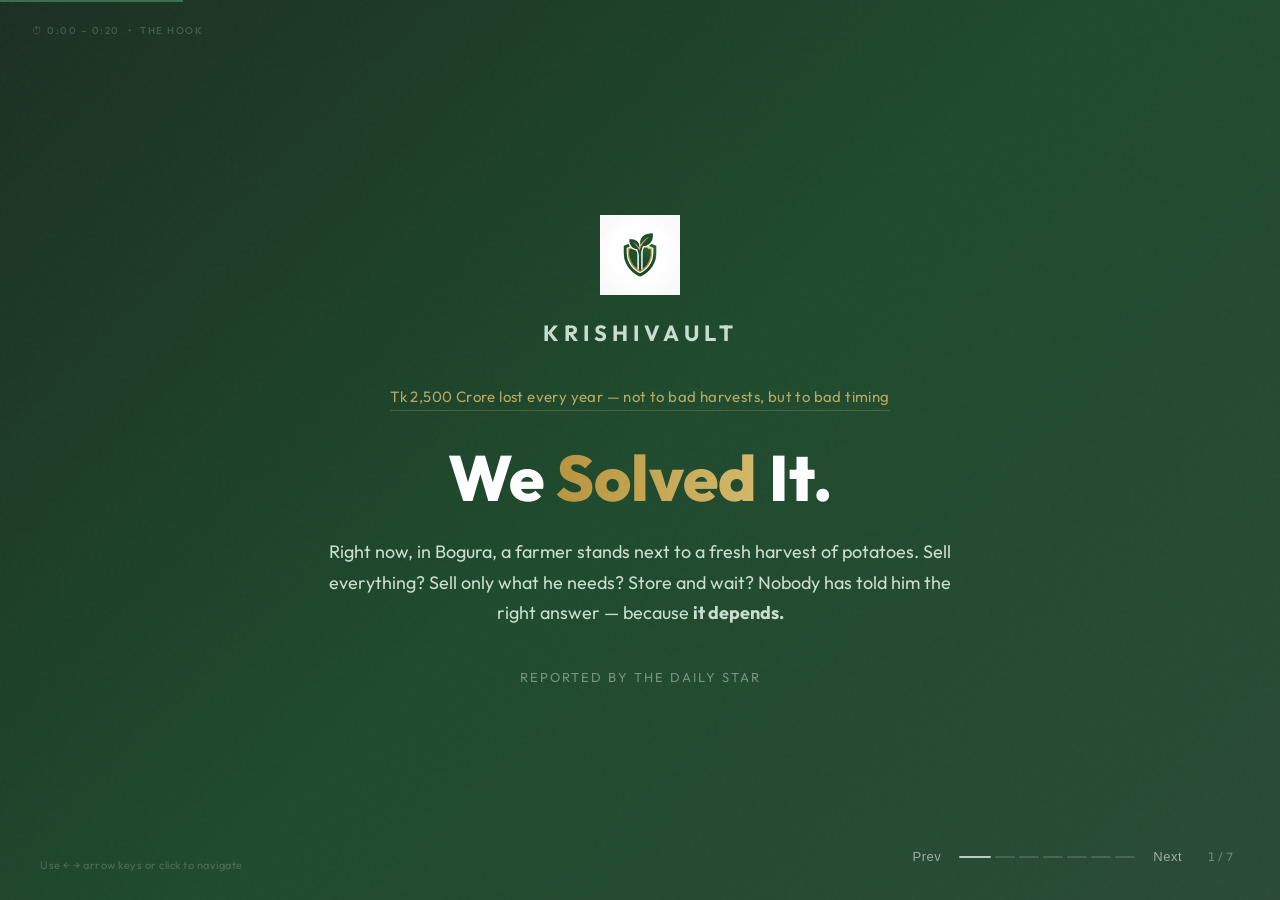
==== krishivault-pitch-deck.html @ 2f16d0c9 "Import KrishiVault: backend, data, pitch deck and slide images The project as it stood on 14 October" ====
<!DOCTYPE html>
<html lang="en">
<head>
    <meta charset="UTF-8">
    <meta name="viewport" content="width=device-width, initial-scale=1.0">
    <title>KrishiVault — A Smarter Decision for Every Harvest</title>
    <meta name="description" content="KrishiVault pitch deck: AI-powered harvest decision service for Bangladeshi potato farmers.">
    <link href="https://fonts.googleapis.com/css2?family=Outfit:wght@300;400;500;600;700;800;900&family=Noto+Sans+Bengali:wght@400;600;700&display=swap" rel="stylesheet">
    <style>
        /* ===== RESET & BASE ===== */
        *, *::before, *::after {
            margin: 0;
            padding: 0;
            box-sizing: border-box;
        }

        :root {
            --green-darkest: #1b2f21;
            --green-dark: #2a4a36;
            --green-mid: #3a7050;
            --green-light: #5e9e6e;
            --green-pale: #c8dece;
            --green-faint: #ecf3ee;
            --cream: #f7f5ef;
            --cream-dark: #ece8dc;
            --gold: #b8943e;
            --gold-light: #d4b96a;
            --red-accent: #a8392b;
            --text-dark: #1a2a1f;
            --text-body: #3d4f42;
            --text-muted: #7a8e80;
            --white: #ffffff;
            --shadow-sm: 0 1px 3px rgba(0,0,0,0.06), 0 1px 2px rgba(0,0,0,0.04);
            --shadow-md: 0 4px 16px rgba(0,0,0,0.07);
            --shadow-lg: 0 12px 40px rgba(0,0,0,0.1);
        }

        html, body {
            width: 100%;
            height: 100%;
            overflow: hidden;
            font-family: 'Outfit', sans-serif;
            background: var(--green-darkest);
            color: var(--text-dark);
        }

        /* subtle film-grain overlay on every slide for organic feel */
        .slide::after {
            content: '';
            position: absolute;
            inset: 0;
            pointer-events: none;
            z-index: 50;
            opacity: 0.025;
            background-image: url("data:image/svg+xml,%3Csvg viewBox='0 0 256 256' xmlns='http://www.w3.org/2000/svg'%3E%3Cfilter id='n'%3E%3CfeTurbulence type='fractalNoise' baseFrequency='0.85' numOctaves='4' stitchTiles='stitch'/%3E%3C/filter%3E%3Crect width='100%25' height='100%25' filter='url(%23n)'/%3E%3C/svg%3E");
        }

        /* ===== PRESENTATION CONTAINER ===== */
        .presentation {
            width: 100%;
            height: 100%;
            position: relative;
        }

        /* ===== INDIVIDUAL SLIDE ===== */
        .slide {
            position: absolute;
            top: 0;
            left: 0;
            width: 100%;
            height: 100%;
            display: flex;
            align-items: center;
            justify-content: center;
            opacity: 0;
            visibility: hidden;
            transition: opacity 0.7s cubic-bezier(0.4, 0, 0.2, 1), visibility 0.7s;
            overflow: hidden;
        }

        .slide.active {
            opacity: 1;
            visibility: visible;
        }

        .slide-inner {
            width: 100%;
            height: 100%;
            display: flex;
            align-items: center;
            padding: 60px 80px;
            position: relative;
            z-index: 2;
        }

        /* ===== SUBTLE BACKGROUND ACCENTS ===== */
        .blob {
            position: absolute;
            z-index: 1;
            opacity: 0.04;
            border-radius: 50%;
            filter: blur(80px);
        }

        .blob-1 {
            width: 600px;
            height: 600px;
            background: var(--green-mid);
            top: -200px;
            right: -200px;
        }

        .blob-2 {
            width: 400px;
            height: 400px;
            background: var(--green-dark);
            bottom: -150px;
            left: -150px;
        }

        .blob-3 {
            width: 300px;
            height: 300px;
            background: var(--gold);
            top: 40%;
            left: 50%;
            opacity: 0.03;
        }

        /* ===== LEAF DECORATIONS — hidden for clean look ===== */
        .leaf-decor {
            display: none;
        }

        /* ===== TYPOGRAPHY ===== */
        .slide-label {
            font-size: 11px;
            font-weight: 600;
            letter-spacing: 3px;
            text-transform: uppercase;
            color: var(--text-muted);
            margin-bottom: 18px;
            opacity: 0;
            transform: translateY(20px);
            transition: all 0.6s ease 0.2s;
        }

        .slide.active .slide-label {
            opacity: 1;
            transform: translateY(0);
        }

        .slide-title {
            font-size: clamp(36px, 4.5vw, 62px);
            font-weight: 800;
            line-height: 1.1;
            color: var(--green-darkest);
            margin-bottom: 24px;
            opacity: 0;
            transform: translateY(30px);
            transition: all 0.7s ease 0.3s;
        }

        .slide.active .slide-title {
            opacity: 1;
            transform: translateY(0);
        }

        .slide-title .highlight {
            color: var(--green-mid);
            position: relative;
        }

        .slide-title .highlight-gold {
            color: var(--gold);
        }

        .slide-title .highlight-red {
            color: var(--red-accent);
        }

        .slide-text {
            font-size: clamp(16px, 1.4vw, 20px);
            font-weight: 400;
            line-height: 1.7;
            color: var(--text-body);
            max-width: 560px;
            opacity: 0;
            transform: translateY(25px);
            transition: all 0.7s ease 0.5s;
        }

        .slide.active .slide-text {
            opacity: 1;
            transform: translateY(0);
        }

        .bangla-quote {
            font-family: 'Noto Sans Bengali', sans-serif;
            font-size: 16px;
            color: var(--green-dark);
            background: transparent;
            border-left: 2px solid var(--green-mid);
            padding: 12px 0 12px 20px;
            border-radius: 0;
            margin-top: 24px;
            font-style: normal;
            line-height: 1.7;
        }

        /* ===== IMAGE CONTAINERS ===== */
        .slide-image-container {
            position: relative;
            opacity: 0;
            transform: translateX(40px);
            transition: all 0.8s ease 0.4s;
        }

        .slide.active .slide-image-container {
            opacity: 1;
            transform: translateX(0);
        }

        .image-frame {
            position: relative;
            overflow: hidden;
        }

        .image-frame.organic {
            border-radius: 8px;
            width: 440px;
            height: 380px;
        }

        .image-frame.organic-tall {
            border-radius: 8px;
            width: 360px;
            height: 460px;
        }

        .image-frame.rounded {
            border-radius: 8px;
            width: 500px;
            height: 350px;
        }

        .image-frame.circle-cut {
            border-radius: 8px;
            width: 400px;
            height: 400px;
        }

        .image-frame img {
            width: 100%;
            height: 100%;
            object-fit: cover;
            display: block;
        }

        .image-ring {
            position: absolute;
            border: 1px solid rgba(58, 112, 80, 0.15);
            border-radius: inherit;
            top: -8px;
            left: -8px;
            right: -8px;
            bottom: -8px;
            opacity: 1;
        }

        .image-ring-2 {
            display: none;
        }

        /* ===== SLIDE BACKGROUNDS ===== */
        .bg-cream { background: var(--cream); }
        .bg-green-faint { background: var(--green-faint); }
        .bg-green-dark { background: var(--green-darkest); }
        .bg-cream-dark { background: var(--cream-dark); }

        .bg-gradient-1 {
            background: linear-gradient(135deg, var(--cream) 0%, var(--green-faint) 60%, var(--green-pale) 100%);
        }

        .bg-gradient-2 {
            background: linear-gradient(160deg, var(--green-faint) 0%, var(--cream) 50%, var(--cream-dark) 100%);
        }

        .bg-gradient-dark {
            background: linear-gradient(135deg, var(--green-darkest) 0%, #1e4a2d 50%, var(--green-dark) 100%);
        }

        /* ===== SLIDE-SPECIFIC LAYOUTS ===== */

        /* --- SLIDE 1: Title / Hook --- */
        .slide-1 .slide-inner {
            flex-direction: column;
            justify-content: center;
            align-items: center;
            text-align: center;
            padding: 60px;
        }

        .slide-1 .logo-container {
            margin-bottom: 20px;
            opacity: 0;
            transform: scale(0.8);
            transition: all 0.8s ease 0.1s;
        }

        .slide-1.active .logo-container {
            opacity: 1;
            transform: scale(1);
        }

        .slide-1 .logo-container img {
            width: 80px;
            height: 80px;
            object-fit: contain;
        }

        .slide-1 .brand-name {
            font-size: 22px;
            font-weight: 700;
            color: var(--green-pale);
            letter-spacing: 5px;
            text-transform: uppercase;
            margin-bottom: 40px;
            opacity: 0;
            transform: translateY(20px);
            transition: all 0.7s ease 0.3s;
        }

        .slide-1.active .brand-name {
            opacity: 1;
            transform: translateY(0);
        }

        .slide-1 .slide-title {
            color: var(--white);
            max-width: 900px;
            font-size: clamp(40px, 5vw, 72px);
        }

        .slide-1 .slide-title .highlight-gold {
            background: linear-gradient(90deg, var(--gold), var(--gold-light));
            -webkit-background-clip: text;
            -webkit-text-fill-color: transparent;
            background-clip: text;
        }

        .slide-1 .slide-text {
            color: var(--green-pale);
            max-width: 650px;
            text-align: center;
            font-size: 18px;
        }

        .slide-1 .stat-badge {
            display: inline-flex;
            align-items: baseline;
            gap: 12px;
            margin-bottom: 32px;
            opacity: 0;
            transform: translateY(20px);
            transition: all 0.6s ease 0.5s;
        }

        .slide-1.active .stat-badge {
            opacity: 1;
            transform: translateY(0);
        }

        .stat-badge .stat-icon {
            display: none;
        }

        .stat-badge .stat-text {
            font-size: 15px;
            font-weight: 400;
            color: rgba(212, 185, 106, 0.85);
            letter-spacing: 0.4px;
            border-bottom: 1px solid rgba(212, 185, 106, 0.25);
            padding-bottom: 4px;
        }

        .slide-1 .tagline {
            font-size: 13px;
            color: rgba(200, 222, 206, 0.5);
            margin-top: 40px;
            font-weight: 400;
            letter-spacing: 2px;
            text-transform: uppercase;
            opacity: 0;
            transition: all 0.6s ease 0.8s;
        }

        .slide-1.active .tagline {
            opacity: 1;
        }

        /* --- SLIDE 2: The Problem / Farmer's Dilemma --- */
        .slide-2 .slide-inner {
            display: grid;
            grid-template-columns: 1fr 1fr;
            gap: 80px;
            align-items: center;
        }

        .slide-2 .content {
            display: flex;
            flex-direction: column;
        }

        .dilemma-list {
            list-style: none;
            margin-top: 28px;
            display: flex;
            flex-direction: column;
            gap: 14px;
            opacity: 0;
            transform: translateY(20px);
            transition: all 0.7s ease 0.6s;
        }

        .slide.active .dilemma-list {
            opacity: 1;
            transform: translateY(0);
        }

        .dilemma-list li {
            display: flex;
            align-items: flex-start;
            gap: 14px;
            font-size: 15px;
            color: var(--text-body);
            padding: 14px 0;
            background: transparent;
            border-bottom: 1px solid rgba(61, 112, 80, 0.1);
            line-height: 1.5;
        }

        .dilemma-list li:last-child {
            border-bottom: none;
        }

        .dilemma-list li .icon {
            font-size: 14px;
            flex-shrink: 0;
            width: 28px;
            height: 28px;
            display: flex;
            align-items: center;
            justify-content: center;
            background: var(--green-faint);
            border-radius: 6px;
            margin-top: 1px;
        }

        /* --- SLIDE 3: What is KrishiVault --- */
        .slide-3 .slide-inner {
            display: grid;
            grid-template-columns: 1.1fr 0.9fr;
            gap: 60px;
            align-items: center;
        }

        .feature-pills {
            display: flex;
            flex-wrap: wrap;
            gap: 10px;
            margin-top: 24px;
            opacity: 0;
            transform: translateY(20px);
            transition: all 0.7s ease 0.7s;
        }

        .slide.active .feature-pills {
            opacity: 1;
            transform: translateY(0);
        }

        .pill {
            display: inline-flex;
            align-items: center;
            gap: 6px;
            padding: 6px 14px;
            border-radius: 4px;
            font-size: 13px;
            font-weight: 500;
            background: transparent;
            color: var(--green-dark);
            border: 1px solid rgba(61, 112, 80, 0.2);
            letter-spacing: 0.3px;
        }

        .pill .pill-icon {
            font-size: 13px;
        }

        /* --- SLIDE 4: Decision Engine --- */
        .slide-4 .slide-inner {
            flex-direction: column;
            justify-content: center;
            gap: 40px;
            padding: 60px 80px;
        }

        .slide-4 .top-section {
            text-align: center;
            opacity: 0;
            transform: translateY(20px);
            transition: all 0.7s ease 0.2s;
        }

        .slide-4.active .top-section {
            opacity: 1;
            transform: translateY(0);
        }

        .slide-4 .slide-title {
            margin-bottom: 8px;
        }

        .decision-grid {
            display: grid;
            grid-template-columns: repeat(4, 1fr);
            gap: 20px;
            width: 100%;
            max-width: 1100px;
        }

        .decision-card {
            background: var(--white);
            border-radius: 6px;
            padding: 32px 26px 28px;
            text-align: left;
            box-shadow: none;
            border: 1px solid rgba(61, 112, 80, 0.12);
            position: relative;
            overflow: hidden;
            opacity: 0;
            transform: translateY(30px);
            transition: all 0.6s ease;
        }

        .decision-card:hover {
            border-color: rgba(61, 112, 80, 0.3);
            box-shadow: var(--shadow-sm);
        }

        .slide-4.active .decision-card:nth-child(1) { transition-delay: 0.3s; opacity: 1; transform: translateY(0); }
        .slide-4.active .decision-card:nth-child(2) { transition-delay: 0.45s; opacity: 1; transform: translateY(0); }
        .slide-4.active .decision-card:nth-child(3) { transition-delay: 0.6s; opacity: 1; transform: translateY(0); }
        .slide-4.active .decision-card:nth-child(4) { transition-delay: 0.75s; opacity: 1; transform: translateY(0); }

        .decision-card::before {
            content: '';
            position: absolute;
            top: 0;
            left: 0;
            width: 0;
            height: 0;
        }

        .decision-icon {
            width: auto;
            height: auto;
            border-radius: 0;
            display: block;
            margin: 0 0 20px;
            font-size: 32px;
            font-weight: 800;
            font-family: 'Outfit', sans-serif;
            line-height: 1;
        }

        .decision-card:nth-child(1) .decision-icon { color: var(--green-mid); }
        .decision-card:nth-child(2) .decision-icon { color: var(--gold); }
        .decision-card:nth-child(3) .decision-icon { color: #5a6f8c; }
        .decision-card:nth-child(4) .decision-icon { color: #c07a3a; }

        .decision-card h3 {
            font-size: 16px;
            font-weight: 700;
            color: var(--green-darkest);
            margin-bottom: 8px;
            letter-spacing: -0.2px;
        }

        .decision-card p {
            font-size: 13.5px;
            color: var(--text-muted);
            line-height: 1.65;
        }

        /* --- SLIDE 5: Group Selling + Price Calc --- */
        .slide-5 .slide-inner {
            display: grid;
            grid-template-columns: 1fr 1fr;
            gap: 80px;
            align-items: center;
        }

        .calc-box {
            background: var(--white);
            border-radius: 4px;
            padding: 28px 30px;
            box-shadow: none;
            margin-top: 28px;
            border: 1px solid rgba(61, 112, 80, 0.12);
            opacity: 0;
            transform: translateY(20px);
            transition: all 0.7s ease 0.7s;
        }

        .slide.active .calc-box {
            opacity: 1;
            transform: translateY(0);
        }

        .calc-box .calc-title {
            font-size: 11px;
            font-weight: 700;
            color: var(--text-muted);
            margin-bottom: 20px;
            text-transform: uppercase;
            letter-spacing: 2.5px;
        }

        .calc-row {
            display: flex;
            justify-content: space-between;
            align-items: center;
            padding: 9px 0;
            border-bottom: 1px solid rgba(61, 112, 80, 0.06);
            font-size: 14px;
        }

        .calc-row:last-child {
            border-bottom: none;
            font-weight: 700;
            color: var(--green-darkest);
            font-size: 15px;
            padding-top: 16px;
            margin-top: 4px;
            border-top: 2px solid var(--green-darkest);
        }

        .calc-row .label {
            color: var(--text-muted);
            font-size: 13px;
        }

        .calc-row .value {
            font-weight: 600;
            color: var(--text-dark);
            font-variant-numeric: tabular-nums;
        }

        .calc-row .value.green {
            color: var(--green-mid);
        }

        .calc-row .value.gold {
            color: var(--gold);
        }

        /* --- SLIDE 6: Game Changer --- */
        .slide-6 .slide-inner {
            display: grid;
            grid-template-columns: 1fr 1fr;
            gap: 60px;
            align-items: center;
        }

        .feature-block {
            display: flex;
            gap: 18px;
            margin-top: 18px;
            padding: 22px 0;
            background: transparent;
            border-radius: 0;
            border: none;
            border-bottom: 1px solid rgba(61, 112, 80, 0.1);
            opacity: 0;
            transform: translateX(-20px);
            transition: all 0.6s ease;
        }

        .feature-block:last-child {
            border-bottom: none;
        }

        .slide.active .feature-block:nth-child(1) { transition-delay: 0.4s; opacity: 1; transform: translateX(0); }
        .slide.active .feature-block:nth-child(2) { transition-delay: 0.55s; opacity: 1; transform: translateX(0); }
        .slide.active .feature-block:nth-child(3) { transition-delay: 0.7s; opacity: 1; transform: translateX(0); }

        .feature-block .fb-icon {
            width: 36px;
            height: 36px;
            border-radius: 4px;
            display: flex;
            align-items: center;
            justify-content: center;
            font-size: 18px;
            flex-shrink: 0;
            background: var(--green-faint);
            margin-top: 2px;
        }

        .feature-block .fb-content h4 {
            font-size: 15px;
            font-weight: 700;
            color: var(--green-darkest);
            margin-bottom: 6px;
            letter-spacing: -0.2px;
        }

        .feature-block .fb-content p {
            font-size: 13px;
            color: var(--text-muted);
            line-height: 1.6;
        }

        /* --- SLIDE 7: Close --- */
        .slide-7 .slide-inner {
            flex-direction: column;
            justify-content: center;
            align-items: center;
            text-align: center;
            position: relative;
        }

        .slide-7 .bg-image {
            position: absolute;
            top: 0;
            left: 0;
            width: 100%;
            height: 100%;
            z-index: 0;
        }

        .slide-7 .bg-image img {
            width: 100%;
            height: 100%;
            object-fit: cover;
            filter: brightness(0.35);
        }

        .slide-7 .slide-inner {
            z-index: 2;
        }

        .slide-7 .logo-container {
            margin-bottom: 16px;
            opacity: 0;
            transform: scale(0.8);
            transition: all 0.8s ease 0.2s;
        }

        .slide-7.active .logo-container {
            opacity: 1;
            transform: scale(1);
        }

        .slide-7 .logo-container img {
            width: 90px;
            height: 90px;
            object-fit: contain;
        }

        .slide-7 .slide-title {
            color: var(--white);
            max-width: 800px;
            font-size: clamp(36px, 4.5vw, 58px);
        }

        .slide-7 .slide-text {
            color: var(--green-pale);
            max-width: 600px;
            text-align: center;
        }

        .slide-7 .closing-tagline {
            font-size: clamp(18px, 2vw, 26px);
            font-weight: 600;
            color: var(--gold-light);
            margin-top: 32px;
            opacity: 0;
            transform: translateY(20px);
            transition: all 0.7s ease 0.7s;
            letter-spacing: 1px;
        }

        .slide-7.active .closing-tagline {
            opacity: 1;
            transform: translateY(0);
        }

        .slide-7 .pilot-badge {
            display: inline-flex;
            align-items: center;
            gap: 10px;
            background: transparent;
            border: none;
            border-top: 1px solid rgba(200, 222, 206, 0.15);
            border-radius: 0;
            padding: 18px 0 0;
            margin-top: 28px;
            opacity: 0;
            transition: all 0.6s ease 0.9s;
        }

        .slide-7.active .pilot-badge {
            opacity: 1;
        }

        .pilot-badge span {
            color: rgba(200, 222, 206, 0.5);
            font-size: 12px;
            font-weight: 400;
            letter-spacing: 1.5px;
            text-transform: uppercase;
        }

        /* ===== NAVIGATION ===== */
        .nav-controls {
            position: fixed;
            bottom: 28px;
            right: 40px;
            left: auto;
            transform: none;
            display: flex;
            align-items: center;
            gap: 6px;
            z-index: 100;
            background: transparent;
            backdrop-filter: none;
            padding: 0;
            border-radius: 0;
            box-shadow: none;
            border: none;
        }

        .nav-btn {
            width: auto;
            height: auto;
            border-radius: 0;
            border: none;
            background: transparent;
            color: rgba(255,255,255,0.55);
            font-size: 13px;
            font-weight: 500;
            cursor: pointer;
            display: flex;
            align-items: center;
            justify-content: center;
            transition: color 0.2s ease;
            padding: 8px 12px;
            letter-spacing: 0.5px;
        }

        .nav-btn:hover {
            color: rgba(255,255,255,0.9);
            background: transparent;
            transform: none;
        }

        .nav-btn:active {
            transform: none;
            opacity: 0.7;
        }

        .slide-dots {
            display: flex;
            gap: 4px;
            align-items: center;
        }

        .dot {
            width: 20px;
            height: 2px;
            border-radius: 1px;
            background: rgba(255,255,255,0.15);
            cursor: pointer;
            transition: all 0.35s ease;
        }

        .dot.active {
            background: rgba(255,255,255,0.7);
            width: 32px;
            border-radius: 1px;
        }

        .dot:hover {
            background: rgba(255,255,255,0.4);
        }

        .slide-counter {
            font-size: 12px;
            color: rgba(255,255,255,0.35);
            font-weight: 400;
            min-width: 40px;
            text-align: center;
            font-variant-numeric: tabular-nums;
        }

        /* ===== SLIDE TIMESTAMP BADGE ===== */
        .timestamp-badge {
            position: absolute;
            top: 24px;
            left: 32px;
            display: flex;
            align-items: center;
            gap: 8px;
            background: transparent;
            padding: 0;
            border-radius: 0;
            z-index: 10;
            opacity: 0;
            transition: all 0.5s ease 0.8s;
        }

        .slide.active .timestamp-badge {
            opacity: 0.4;
        }

        .timestamp-badge span {
            font-size: 10px;
            font-weight: 500;
            color: var(--green-dark);
            letter-spacing: 1.5px;
            text-transform: uppercase;
        }

        .dark-timestamp .timestamp-badge {
            background: transparent;
        }

        .dark-timestamp .timestamp-badge span {
            color: rgba(200, 222, 206, 0.6);
        }

        /* ===== PROGRESS BAR ===== */
        .progress-bar {
            position: fixed;
            top: 0;
            left: 0;
            height: 2px;
            background: var(--green-mid);
            z-index: 200;
            transition: width 0.6s ease;
        }

        /* ===== KEYBOARD HINT ===== */
        .keyboard-hint {
            position: fixed;
            bottom: 28px;
            left: 40px;
            transform: none;
            font-size: 11px;
            color: rgba(255,255,255,0.2);
            z-index: 100;
            pointer-events: none;
            transition: opacity 2s ease;
            letter-spacing: 0.5px;
        }

        /* ===== RESPONSIVE ===== */
        @media (max-width: 1100px) {
            .slide-inner {
                padding: 40px 50px;
            }

            .slide-2 .slide-inner,
            .slide-3 .slide-inner,
            .slide-5 .slide-inner,
            .slide-6 .slide-inner {
                grid-template-columns: 1fr;
                gap: 30px;
            }

            .image-frame.organic,
            .image-frame.organic-tall,
            .image-frame.rounded,
            .image-frame.circle-cut {
                width: 300px;
                height: 250px;
                margin: 0 auto;
            }

            .decision-grid {
                grid-template-columns: repeat(2, 1fr);
                gap: 16px;
            }
        }

        @media (max-width: 768px) {
            .slide-inner {
                padding: 30px 24px;
            }

            .decision-grid {
                grid-template-columns: 1fr;
            }

            .nav-controls {
                padding: 10px 20px;
                bottom: 20px;
            }
        }
    </style>
</head>
<body>
    <div class="progress-bar" id="progressBar"></div>

    <div class="presentation" id="presentation">

        <!-- ====== SLIDE 1: THE HOOK (0:00–0:20) ====== -->
        <div class="slide slide-1 bg-gradient-dark active dark-timestamp" data-timestamp="0:00 – 0:20">
            <div class="blob blob-1" style="background: rgba(106,175,123,0.12);"></div>
            <div class="blob blob-2" style="background: rgba(200,164,78,0.08);"></div>

            <div class="timestamp-badge">
                <span>⏱ 0:00 – 0:20</span>
                <span>•</span>
                <span>THE HOOK</span>
            </div>

            <div class="slide-inner">
                <div class="logo-container">
                    <img src="krishivault_logo_1790707307144.jpg" alt="KrishiVault Logo">
                </div>
                <div class="brand-name">KrishiVault</div>

                <div class="stat-badge">
                    <span class="stat-icon">📉</span>
                    <span class="stat-text">Tk 2,500 Crore lost every year — not to bad harvests, but to bad timing</span>
                </div>

                <h1 class="slide-title">
                    We <span class="highlight-gold">Solved</span> It.
                </h1>

                <p class="slide-text">
                    Right now, in Bogura, a farmer stands next to a fresh harvest of potatoes. Sell everything? Sell only what he needs? Store and wait? Nobody has told him the right answer — because <strong>it depends.</strong>
                </p>

                <div class="tagline">Reported by The Daily Star</div>
            </div>
        </div>

        <!-- ====== SLIDE 2: THE PROBLEM — Farmer's Dilemma (0:20–0:30) ====== -->
        <div class="slide slide-2 bg-gradient-1" data-timestamp="0:20 – 0:30">
            <div class="blob blob-1"></div>
            <div class="blob blob-2"></div>

            <div class="leaf-decor leaf-top-right">
                <svg width="80" height="80" viewBox="0 0 100 100"><path d="M10 90 C10 40 50 10 90 10 C90 10 70 30 60 50 C50 70 30 90 10 90Z"/></svg>
            </div>
            <div class="leaf-decor leaf-bottom-left">
                <svg width="60" height="60" viewBox="0 0 100 100"><path d="M10 90 C10 40 50 10 90 10 C90 10 70 30 60 50 C50 70 30 90 10 90Z"/></svg>
            </div>

            <div class="timestamp-badge">
                <span>⏱ 0:20 – 0:30</span>
                <span>•</span>
                <span>THE DILEMMA</span>
            </div>

            <div class="slide-inner">
                <div class="content">
                    <span class="slide-label">The Farmer's Dilemma</span>
                    <h2 class="slide-title">
                        Nobody told him the <span class="highlight-red">right answer</span>
                    </h2>
                    <p class="slide-text">
                        Because the right answer depends on price, storage cost, spoilage risk, available buyers, weather, and most importantly — <strong>when he needs the money.</strong>
                    </p>
                    <ul class="dilemma-list">
                        <li><span class="icon">💰</span> Price volatility & market timing</li>
                        <li><span class="icon">🏪</span> Storage costs & cold chain access</li>
                        <li><span class="icon">🥔</span> Spoilage risk & quality degradation</li>
                        <li><span class="icon">🤝</span> Limited buyer access for smallholders</li>
                        <li><span class="icon">📅</span> Urgent cash needs vs. optimal timing</li>
                    </ul>
                </div>

                <div class="slide-image-container">
                    <div class="image-frame organic">
                        <img src="slide1_hook_farmer_1790707212560.jpg" alt="Bangladeshi farmer with potato harvest">
                        <div class="image-ring"></div>
                        <div class="image-ring image-ring-2"></div>
                    </div>
                </div>
            </div>
        </div>

        <!-- ====== SLIDE 3: WHAT IS KRISHIVAULT (0:30–1:05) ====== -->
        <div class="slide slide-3 bg-gradient-2" data-timestamp="0:30 – 1:05">
            <div class="blob blob-1"></div>
            <div class="blob blob-3"></div>

            <div class="leaf-decor leaf-top-right">
                <svg width="70" height="70" viewBox="0 0 100 100"><path d="M10 90 C10 40 50 10 90 10 C90 10 70 30 60 50 C50 70 30 90 10 90Z"/></svg>
            </div>

            <div class="timestamp-badge">
                <span>⏱ 0:30 – 1:05</span>
                <span>•</span>
                <span>THE SOLUTION</span>
            </div>

            <div class="slide-inner">
                <div class="content">
                    <span class="slide-label">The Solution</span>
                    <h2 class="slide-title">
                        <span class="highlight">KrishiVault</span> — AI-Powered Harvest Decisions
                    </h2>
                    <p class="slide-text">
                        An AI-powered harvest decision service accessible through an <strong>ordinary phone call.</strong> No smartphone. No app. No internet.
                    </p>
                    <p class="slide-text" style="margin-top: 16px;">
                        A farmer simply speaks in Bangla. KrishiVault asks about their harvest, location, available buyers, storage, and how much money they need — and by when.
                    </p>

                    <div class="bangla-quote" style="opacity: 0; transform: translateY(20px); transition: all 0.7s ease 0.6s;">
                        "আমার ২০ মণ আলু আছে। তিন দিনের মধ্যে ৮ হাজার টাকা দরকার।"
                    </div>

                    <div class="feature-pills">
                        <span class="pill"><span class="pill-icon">📞</span> Simple Phone Call</span>
                        <span class="pill"><span class="pill-icon">🗣️</span> Bangla Conversation</span>
                        <span class="pill"><span class="pill-icon">🤖</span> AI-Powered</span>
                        <span class="pill"><span class="pill-icon">📱</span> No Smartphone Needed</span>
                    </div>
                </div>

                <div class="slide-image-container">
                    <div class="image-frame organic-tall">
                        <img src="slide3_phone_farmer_1790707227402.jpg" alt="Farmer using phone">
                        <div class="image-ring"></div>
                    </div>
                </div>
            </div>
        </div>

        <!-- ====== SLIDE 4: THE DECISION ENGINE (1:05–1:30) ====== -->
        <div class="slide slide-4 bg-cream" data-timestamp="1:05 – 1:30">
            <div class="blob blob-1"></div>
            <div class="blob blob-2"></div>

            <div class="timestamp-badge">
                <span>⏱ 1:05 – 1:30</span>
                <span>•</span>
                <span>THE DECISION ENGINE</span>
            </div>

            <div class="slide-inner">
                <div class="top-section">
                    <span class="slide-label" style="display: block;">How It Works</span>
                    <h2 class="slide-title" style="font-size: clamp(32px, 3.5vw, 50px);">
                        Four Choices. <span class="highlight">One Smart Decision.</span>
                    </h2>
                    <p class="slide-text" style="max-width: 700px; margin: 0 auto;">
                        KrishiVault compares every option and calculates what each actually means for the farmer — in real taka, after real costs.
                    </p>
                </div>

                <div class="decision-grid">
                    <div class="decision-card">
                        <div class="decision-icon">01</div>
                        <h3>Sell Now</h3>
                        <p>Identify available offers that meet the payment deadline and provide worthwhile proceeds after costs.</p>
                    </div>
                    <div class="decision-card">
                        <div class="decision-icon">02</div>
                        <h3>Sell Part Now</h3>
                        <p>Calculate whether selling a portion covers urgent expenses while preserving options for the remaining crop.</p>
                    </div>
                    <div class="decision-card">
                        <div class="decision-icon">03</div>
                        <h3>Store & Review</h3>
                        <p>Assess whether waiting justifies storage charges, deterioration, and price uncertainty. Calculate the break-even price.</p>
                    </div>
                    <div class="decision-card">
                        <div class="decision-icon">04</div>
                        <h3>Group Sell</h3>
                        <p>Combine harvests with nearby farmers to meet buyer minimums — unlocking larger buyers and better prices.</p>
                    </div>
                </div>
            </div>
        </div>

        <!-- ====== SLIDE 5: GROUP SELLING + PRICE CALC (1:05–1:30 continued) ====== -->
        <div class="slide slide-5 bg-gradient-1" data-timestamp="1:05 – 1:30">
            <div class="blob blob-1"></div>
            <div class="blob blob-2"></div>

            <div class="leaf-decor leaf-bottom-left">
                <svg width="70" height="70" viewBox="0 0 100 100"><path d="M10 90 C10 40 50 10 90 10 C90 10 70 30 60 50 C50 70 30 90 10 90Z"/></svg>
            </div>

            <div class="timestamp-badge">
                <span>⏱ 1:05 – 1:30</span>
                <span>•</span>
                <span>GROUP SELLING & PRICE INTELLIGENCE</span>
            </div>

            <div class="slide-inner">
                <div class="content">
                    <span class="slide-label">Price Intelligence</span>
                    <h2 class="slide-title">
                        Not just <span class="highlight">"prices might go up"</span> — but what it <em>actually means</em>
                    </h2>
                    <p class="slide-text">
                        If selling today gives <strong>Tk 20/kg</strong>, KrishiVault calculates how high the future price must rise for storage to actually be worthwhile — after storage costs and expected losses.
                    </p>

                    <div class="calc-box">
                        <div class="calc-title">Storage Break-Even Calculator</div>
                        <div class="calc-row">
                            <span class="label">Today's Price</span>
                            <span class="value">Tk 20 / kg</span>
                        </div>
                        <div class="calc-row">
                            <span class="label">Storage Cost (30 days)</span>
                            <span class="value" style="color: var(--red-accent);">– Tk 1.50 / kg</span>
                        </div>
                        <div class="calc-row">
                            <span class="label">Expected Spoilage</span>
                            <span class="value" style="color: var(--red-accent);">– 5%</span>
                        </div>
                        <div class="calc-row">
                            <span class="label">Break-Even Future Price</span>
                            <span class="value green">Tk 23.10 / kg</span>
                        </div>
                        <div class="calc-row">
                            <span class="label">Verdict</span>
                            <span class="value gold">Store only if price rises 15.5%+</span>
                        </div>
                    </div>
                </div>

                <div class="slide-image-container">
                    <div class="image-frame rounded">
                        <img src="slide5_group_selling_1790707251107.jpg" alt="Group of farmers selling together">
                        <div class="image-ring"></div>
                    </div>
                </div>
            </div>
        </div>

        <!-- ====== SLIDE 6: THE GAME CHANGER (1:30–1:50) ====== -->
        <div class="slide slide-6 bg-green-faint" data-timestamp="1:30 – 1:50">
            <div class="blob blob-1"></div>
            <div class="blob blob-3"></div>

            <div class="leaf-decor leaf-top-right">
                <svg width="80" height="80" viewBox="0 0 100 100"><path d="M10 90 C10 40 50 10 90 10 C90 10 70 30 60 50 C50 70 30 90 10 90Z"/></svg>
            </div>

            <div class="timestamp-badge">
                <span>⏱ 1:30 – 1:50</span>
                <span>•</span>
                <span>THE GAME CHANGER</span>
            </div>

            <div class="slide-inner">
                <div class="content">
                    <span class="slide-label">Beyond the Sale</span>
                    <h2 class="slide-title">
                        KrishiVault doesn't <span class="highlight">stop</span> at the sale.
                    </h2>

                    <div class="feature-block">
                        <div class="fb-icon">🛒</div>
                        <div class="fb-content">
                            <h4>Group Buying for Inputs</h4>
                            <p>Before the next planting season, KrishiVault pools orders for seeds, fertilizer, and pesticides with nearby farmers — unlocking wholesale pricing.</p>
                        </div>
                    </div>

                    <div class="feature-block">
                        <div class="fb-icon">🔔</div>
                        <div class="fb-content">
                            <h4>Dynamic Monitoring</h4>
                            <p>"Your situation has changed. Let's review your plan." — KrishiVault alerts farmers when prices shift, weather creates risk, or a deadline approaches.</p>
                        </div>
                    </div>

                    <div class="feature-block">
                        <div class="fb-icon">🔄</div>
                        <div class="fb-content">
                            <h4>Full Season Coverage</h4>
                            <p>The decision evolves with the situation — on both ends of the season. From harvest selling to input purchasing.</p>
                        </div>
                    </div>
                </div>

                <div class="slide-image-container">
                    <div class="image-frame circle-cut">
                        <img src="slide6_game_changer_1790707267937.jpg" alt="Season cycle illustration">
                        <div class="image-ring"></div>
                    </div>
                </div>
            </div>
        </div>

        <!-- ====== SLIDE 7: THE CLOSE (1:50–2:00) ====== -->
        <div class="slide slide-7 dark-timestamp" data-timestamp="1:50 – 2:00">
            <div class="bg-image">
                <img src="slide7_close_bogura_1790707280172.jpg" alt="Bogura countryside">
            </div>

            <div class="timestamp-badge">
                <span>⏱ 1:50 – 2:00</span>
                <span>•</span>
                <span>THE CLOSE</span>
            </div>

            <div class="slide-inner">
                <div class="logo-container">
                    <img src="krishivault_logo_1790707307144.jpg" alt="KrishiVault Logo" style="border-radius: 20px;">
                </div>

                <h2 class="slide-title">
                    A Smarter Decision for <br>Every Harvest.
                </h2>

                <p class="slide-text">
                    Starting with potato farmers in one upazila of Bogura — measuring whether KrishiVault can improve farmers' net proceeds and reduce post-harvest losses.
                </p>

                <p class="slide-text" style="margin-top: 16px; font-style: italic; transition-delay: 0.6s;">
                    Because farmers don't need more information. They need help turning information into the <strong>right decision</strong> — for their harvest, and for what they grow next.
                </p>

                <div class="closing-tagline">
                    KrishiVault. A smarter decision for every harvest.
                </div>

                <div class="pilot-badge">
                    <span>🌱</span>
                    <span>Pilot: Bogura, Bangladesh • Potato Farmers • Phase 1</span>
                </div>
            </div>
        </div>

    </div>

    <!-- ====== NAVIGATION ====== -->
    <div class="nav-controls">
        <button class="nav-btn" id="prevBtn" aria-label="Previous slide">Prev</button>
        <div class="slide-dots" id="slideDots"></div>
        <button class="nav-btn" id="nextBtn" aria-label="Next slide">Next</button>
        <div class="slide-counter" id="slideCounter">1 / 7</div>
    </div>

    <div class="keyboard-hint" id="keyboardHint">Use ← → arrow keys or click to navigate</div>

    <script>
        // ===== PRESENTATION ENGINE =====
        const slides = document.querySelectorAll('.slide');
        const dotsContainer = document.getElementById('slideDots');
        const counter = document.getElementById('slideCounter');
        const prevBtn = document.getElementById('prevBtn');
        const nextBtn = document.getElementById('nextBtn');
        const progressBar = document.getElementById('progressBar');
        const keyboardHint = document.getElementById('keyboardHint');
        let currentSlide = 0;
        const totalSlides = slides.length;

        // Create dots
        for (let i = 0; i < totalSlides; i++) {
            const dot = document.createElement('div');
            dot.classList.add('dot');
            if (i === 0) dot.classList.add('active');
            dot.addEventListener('click', () => goToSlide(i));
            dotsContainer.appendChild(dot);
        }

        function goToSlide(index) {
            if (index < 0 || index >= totalSlides) return;

            slides[currentSlide].classList.remove('active');
            document.querySelectorAll('.dot')[currentSlide].classList.remove('active');

            currentSlide = index;

            slides[currentSlide].classList.add('active');
            document.querySelectorAll('.dot')[currentSlide].classList.add('active');
            counter.textContent = `${currentSlide + 1} / ${totalSlides}`;

            // Update progress bar
            const progress = ((currentSlide + 1) / totalSlides) * 100;
            progressBar.style.width = progress + '%';

            // Animate bangla quote on slide 3
            if (currentSlide === 2) {
                setTimeout(() => {
                    const banglaQuote = slides[2].querySelector('.bangla-quote');
                    if (banglaQuote) {
                        banglaQuote.style.opacity = '1';
                        banglaQuote.style.transform = 'translateY(0)';
                    }
                }, 600);
            }
        }

        function nextSlide() {
            if (currentSlide < totalSlides - 1) goToSlide(currentSlide + 1);
        }

        function prevSlide() {
            if (currentSlide > 0) goToSlide(currentSlide - 1);
        }

        // Button clicks
        nextBtn.addEventListener('click', nextSlide);
        prevBtn.addEventListener('click', prevSlide);

        // Keyboard navigation
        document.addEventListener('keydown', (e) => {
            if (e.key === 'ArrowRight' || e.key === ' ') {
                e.preventDefault();
                nextSlide();
            } else if (e.key === 'ArrowLeft') {
                e.preventDefault();
                prevSlide();
            }
        });

        // Touch navigation
        let touchStartX = 0;
        let touchEndX = 0;

        document.addEventListener('touchstart', (e) => {
            touchStartX = e.changedTouches[0].screenX;
        }, false);

        document.addEventListener('touchend', (e) => {
            touchEndX = e.changedTouches[0].screenX;
            const diff = touchStartX - touchEndX;
            if (Math.abs(diff) > 50) {
                if (diff > 0) nextSlide();
                else prevSlide();
            }
        }, false);

        // Hide keyboard hint after first interaction
        document.addEventListener('keydown', () => {
            keyboardHint.style.opacity = '0';
        }, { once: true });

        document.addEventListener('click', () => {
            keyboardHint.style.opacity = '0';
        }, { once: true });

        // Initialize progress bar
        progressBar.style.width = ((1) / totalSlides) * 100 + '%';
    </script>
</body>
</html>
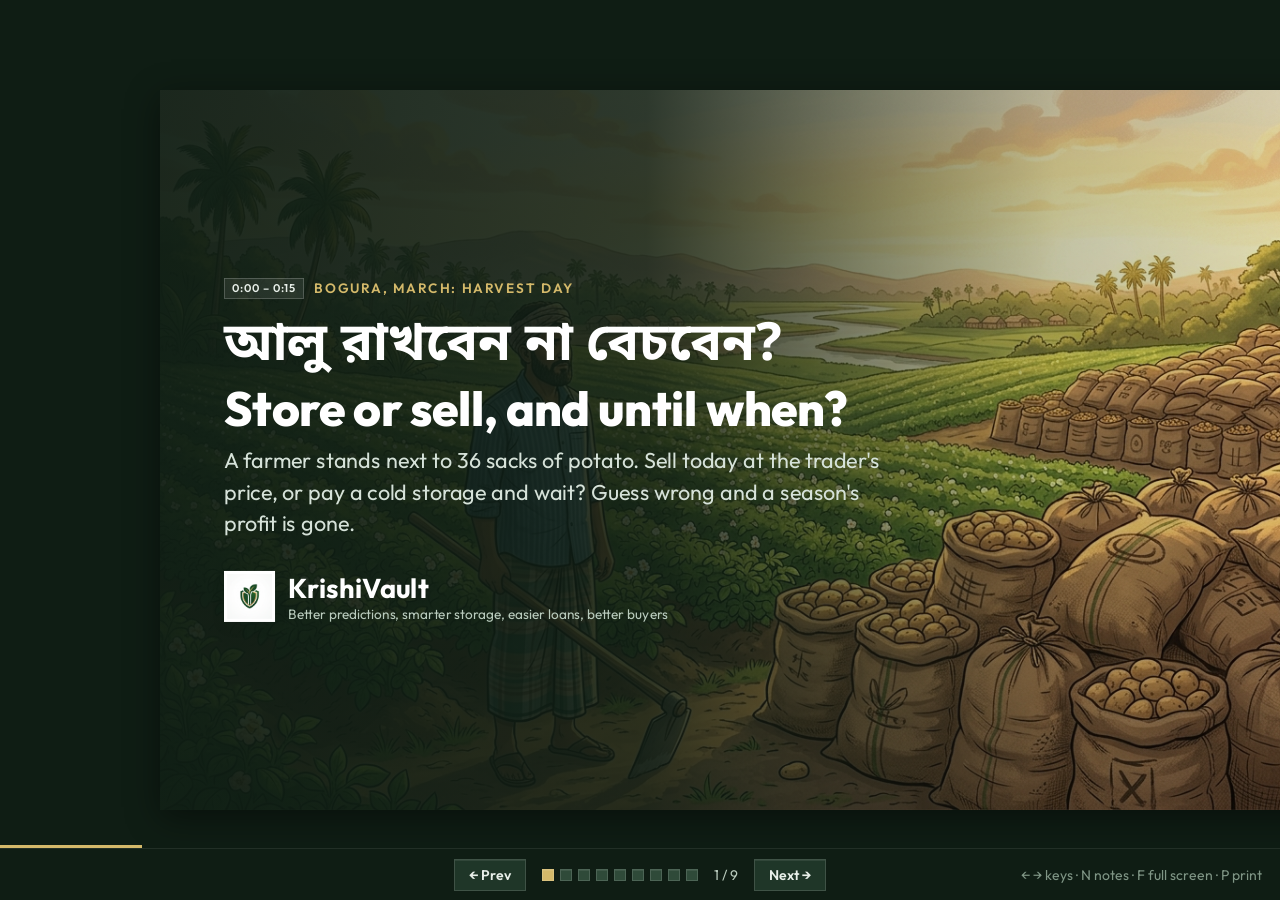
==== commit 725f6a9f: "Rewrite the pitch deck for the new plan Nine slides for a 2-minute pitch: the question, the storage " ====
--- a/krishivault-pitch-deck.html
+++ b/krishivault-pitch-deck.html
@@ -1,1465 +1,462 @@
 <!DOCTYPE html>
 <html lang="en">
 <head>
-    <meta charset="UTF-8">
-    <meta name="viewport" content="width=device-width, initial-scale=1.0">
-    <title>KrishiVault — A Smarter Decision for Every Harvest</title>
-    <meta name="description" content="KrishiVault pitch deck: AI-powered harvest decision service for Bangladeshi potato farmers.">
-    <link href="https://fonts.googleapis.com/css2?family=Outfit:wght@300;400;500;600;700;800;900&family=Noto+Sans+Bengali:wght@400;600;700&display=swap" rel="stylesheet">
-    <style>
-        /* ===== RESET & BASE ===== */
-        *, *::before, *::after {
-            margin: 0;
-            padding: 0;
-            box-sizing: border-box;
-        }
-
-        :root {
-            --green-darkest: #1b2f21;
-            --green-dark: #2a4a36;
-            --green-mid: #3a7050;
-            --green-light: #5e9e6e;
-            --green-pale: #c8dece;
-            --green-faint: #ecf3ee;
-            --cream: #f7f5ef;
-            --cream-dark: #ece8dc;
-            --gold: #b8943e;
-            --gold-light: #d4b96a;
-            --red-accent: #a8392b;
-            --text-dark: #1a2a1f;
-            --text-body: #3d4f42;
-            --text-muted: #7a8e80;
-            --white: #ffffff;
-            --shadow-sm: 0 1px 3px rgba(0,0,0,0.06), 0 1px 2px rgba(0,0,0,0.04);
-            --shadow-md: 0 4px 16px rgba(0,0,0,0.07);
-            --shadow-lg: 0 12px 40px rgba(0,0,0,0.1);
-        }
-
-        html, body {
-            width: 100%;
-            height: 100%;
-            overflow: hidden;
-            font-family: 'Outfit', sans-serif;
-            background: var(--green-darkest);
-            color: var(--text-dark);
-        }
-
-        /* subtle film-grain overlay on every slide for organic feel */
-        .slide::after {
-            content: '';
-            position: absolute;
-            inset: 0;
-            pointer-events: none;
-            z-index: 50;
-            opacity: 0.025;
-            background-image: url("data:image/svg+xml,%3Csvg viewBox='0 0 256 256' xmlns='http://www.w3.org/2000/svg'%3E%3Cfilter id='n'%3E%3CfeTurbulence type='fractalNoise' baseFrequency='0.85' numOctaves='4' stitchTiles='stitch'/%3E%3C/filter%3E%3Crect width='100%25' height='100%25' filter='url(%23n)'/%3E%3C/svg%3E");
-        }
-
-        /* ===== PRESENTATION CONTAINER ===== */
-        .presentation {
-            width: 100%;
-            height: 100%;
-            position: relative;
-        }
-
-        /* ===== INDIVIDUAL SLIDE ===== */
-        .slide {
-            position: absolute;
-            top: 0;
-            left: 0;
-            width: 100%;
-            height: 100%;
-            display: flex;
-            align-items: center;
-            justify-content: center;
-            opacity: 0;
-            visibility: hidden;
-            transition: opacity 0.7s cubic-bezier(0.4, 0, 0.2, 1), visibility 0.7s;
-            overflow: hidden;
-        }
-
-        .slide.active {
-            opacity: 1;
-            visibility: visible;
-        }
-
-        .slide-inner {
-            width: 100%;
-            height: 100%;
-            display: flex;
-            align-items: center;
-            padding: 60px 80px;
-            position: relative;
-            z-index: 2;
-        }
-
-        /* ===== SUBTLE BACKGROUND ACCENTS ===== */
-        .blob {
-            position: absolute;
-            z-index: 1;
-            opacity: 0.04;
-            border-radius: 50%;
-            filter: blur(80px);
-        }
-
-        .blob-1 {
-            width: 600px;
-            height: 600px;
-            background: var(--green-mid);
-            top: -200px;
-            right: -200px;
-        }
-
-        .blob-2 {
-            width: 400px;
-            height: 400px;
-            background: var(--green-dark);
-            bottom: -150px;
-            left: -150px;
-        }
-
-        .blob-3 {
-            width: 300px;
-            height: 300px;
-            background: var(--gold);
-            top: 40%;
-            left: 50%;
-            opacity: 0.03;
-        }
-
-        /* ===== LEAF DECORATIONS — hidden for clean look ===== */
-        .leaf-decor {
-            display: none;
-        }
-
-        /* ===== TYPOGRAPHY ===== */
-        .slide-label {
-            font-size: 11px;
-            font-weight: 600;
-            letter-spacing: 3px;
-            text-transform: uppercase;
-            color: var(--text-muted);
-            margin-bottom: 18px;
-            opacity: 0;
-            transform: translateY(20px);
-            transition: all 0.6s ease 0.2s;
-        }
-
-        .slide.active .slide-label {
-            opacity: 1;
-            transform: translateY(0);
-        }
-
-        .slide-title {
-            font-size: clamp(36px, 4.5vw, 62px);
-            font-weight: 800;
-            line-height: 1.1;
-            color: var(--green-darkest);
-            margin-bottom: 24px;
-            opacity: 0;
-            transform: translateY(30px);
-            transition: all 0.7s ease 0.3s;
-        }
-
-        .slide.active .slide-title {
-            opacity: 1;
-            transform: translateY(0);
-        }
-
-        .slide-title .highlight {
-            color: var(--green-mid);
-            position: relative;
-        }
-
-        .slide-title .highlight-gold {
-            color: var(--gold);
-        }
-
-        .slide-title .highlight-red {
-            color: var(--red-accent);
-        }
-
-        .slide-text {
-            font-size: clamp(16px, 1.4vw, 20px);
-            font-weight: 400;
-            line-height: 1.7;
-            color: var(--text-body);
-            max-width: 560px;
-            opacity: 0;
-            transform: translateY(25px);
-            transition: all 0.7s ease 0.5s;
-        }
-
-        .slide.active .slide-text {
-            opacity: 1;
-            transform: translateY(0);
-        }
-
-        .bangla-quote {
-            font-family: 'Noto Sans Bengali', sans-serif;
-            font-size: 16px;
-            color: var(--green-dark);
-            background: transparent;
-            border-left: 2px solid var(--green-mid);
-            padding: 12px 0 12px 20px;
-            border-radius: 0;
-            margin-top: 24px;
-            font-style: normal;
-            line-height: 1.7;
-        }
-
-        /* ===== IMAGE CONTAINERS ===== */
-        .slide-image-container {
-            position: relative;
-            opacity: 0;
-            transform: translateX(40px);
-            transition: all 0.8s ease 0.4s;
-        }
-
-        .slide.active .slide-image-container {
-            opacity: 1;
-            transform: translateX(0);
-        }
-
-        .image-frame {
-            position: relative;
-            overflow: hidden;
-        }
-
-        .image-frame.organic {
-            border-radius: 8px;
-            width: 440px;
-            height: 380px;
-        }
-
-        .image-frame.organic-tall {
-            border-radius: 8px;
-            width: 360px;
-            height: 460px;
-        }
-
-        .image-frame.rounded {
-            border-radius: 8px;
-            width: 500px;
-            height: 350px;
-        }
-
-        .image-frame.circle-cut {
-            border-radius: 8px;
-            width: 400px;
-            height: 400px;
-        }
-
-        .image-frame img {
-            width: 100%;
-            height: 100%;
-            object-fit: cover;
-            display: block;
-        }
-
-        .image-ring {
-            position: absolute;
-            border: 1px solid rgba(58, 112, 80, 0.15);
-            border-radius: inherit;
-            top: -8px;
-            left: -8px;
-            right: -8px;
-            bottom: -8px;
-            opacity: 1;
-        }
-
-        .image-ring-2 {
-            display: none;
-        }
-
-        /* ===== SLIDE BACKGROUNDS ===== */
-        .bg-cream { background: var(--cream); }
-        .bg-green-faint { background: var(--green-faint); }
-        .bg-green-dark { background: var(--green-darkest); }
-        .bg-cream-dark { background: var(--cream-dark); }
-
-        .bg-gradient-1 {
-            background: linear-gradient(135deg, var(--cream) 0%, var(--green-faint) 60%, var(--green-pale) 100%);
-        }
-
-        .bg-gradient-2 {
-            background: linear-gradient(160deg, var(--green-faint) 0%, var(--cream) 50%, var(--cream-dark) 100%);
-        }
-
-        .bg-gradient-dark {
-            background: linear-gradient(135deg, var(--green-darkest) 0%, #1e4a2d 50%, var(--green-dark) 100%);
-        }
-
-        /* ===== SLIDE-SPECIFIC LAYOUTS ===== */
-
-        /* --- SLIDE 1: Title / Hook --- */
-        .slide-1 .slide-inner {
-            flex-direction: column;
-            justify-content: center;
-            align-items: center;
-            text-align: center;
-            padding: 60px;
-        }
-
-        .slide-1 .logo-container {
-            margin-bottom: 20px;
-            opacity: 0;
-            transform: scale(0.8);
-            transition: all 0.8s ease 0.1s;
-        }
-
-        .slide-1.active .logo-container {
-            opacity: 1;
-            transform: scale(1);
-        }
-
-        .slide-1 .logo-container img {
-            width: 80px;
-            height: 80px;
-            object-fit: contain;
-        }
-
-        .slide-1 .brand-name {
-            font-size: 22px;
-            font-weight: 700;
-            color: var(--green-pale);
-            letter-spacing: 5px;
-            text-transform: uppercase;
-            margin-bottom: 40px;
-            opacity: 0;
-            transform: translateY(20px);
-            transition: all 0.7s ease 0.3s;
-        }
-
-        .slide-1.active .brand-name {
-            opacity: 1;
-            transform: translateY(0);
-        }
-
-        .slide-1 .slide-title {
-            color: var(--white);
-            max-width: 900px;
-            font-size: clamp(40px, 5vw, 72px);
-        }
-
-        .slide-1 .slide-title .highlight-gold {
-            background: linear-gradient(90deg, var(--gold), var(--gold-light));
-            -webkit-background-clip: text;
-            -webkit-text-fill-color: transparent;
-            background-clip: text;
-        }
-
-        .slide-1 .slide-text {
-            color: var(--green-pale);
-            max-width: 650px;
-            text-align: center;
-            font-size: 18px;
-        }
-
-        .slide-1 .stat-badge {
-            display: inline-flex;
-            align-items: baseline;
-            gap: 12px;
-            margin-bottom: 32px;
-            opacity: 0;
-            transform: translateY(20px);
-            transition: all 0.6s ease 0.5s;
-        }
-
-        .slide-1.active .stat-badge {
-            opacity: 1;
-            transform: translateY(0);
-        }
-
-        .stat-badge .stat-icon {
-            display: none;
-        }
-
-        .stat-badge .stat-text {
-            font-size: 15px;
-            font-weight: 400;
-            color: rgba(212, 185, 106, 0.85);
-            letter-spacing: 0.4px;
-            border-bottom: 1px solid rgba(212, 185, 106, 0.25);
-            padding-bottom: 4px;
-        }
-
-        .slide-1 .tagline {
-            font-size: 13px;
-            color: rgba(200, 222, 206, 0.5);
-            margin-top: 40px;
-            font-weight: 400;
-            letter-spacing: 2px;
-            text-transform: uppercase;
-            opacity: 0;
-            transition: all 0.6s ease 0.8s;
-        }
-
-        .slide-1.active .tagline {
-            opacity: 1;
-        }
-
-        /* --- SLIDE 2: The Problem / Farmer's Dilemma --- */
-        .slide-2 .slide-inner {
-            display: grid;
-            grid-template-columns: 1fr 1fr;
-            gap: 80px;
-            align-items: center;
-        }
-
-        .slide-2 .content {
-            display: flex;
-            flex-direction: column;
-        }
-
-        .dilemma-list {
-            list-style: none;
-            margin-top: 28px;
-            display: flex;
-            flex-direction: column;
-            gap: 14px;
-            opacity: 0;
-            transform: translateY(20px);
-            transition: all 0.7s ease 0.6s;
-        }
-
-        .slide.active .dilemma-list {
-            opacity: 1;
-            transform: translateY(0);
-        }
-
-        .dilemma-list li {
-            display: flex;
-            align-items: flex-start;
-            gap: 14px;
-            font-size: 15px;
-            color: var(--text-body);
-            padding: 14px 0;
-            background: transparent;
-            border-bottom: 1px solid rgba(61, 112, 80, 0.1);
-            line-height: 1.5;
-        }
-
-        .dilemma-list li:last-child {
-            border-bottom: none;
-        }
-
-        .dilemma-list li .icon {
-            font-size: 14px;
-            flex-shrink: 0;
-            width: 28px;
-            height: 28px;
-            display: flex;
-            align-items: center;
-            justify-content: center;
-            background: var(--green-faint);
-            border-radius: 6px;
-            margin-top: 1px;
-        }
-
-        /* --- SLIDE 3: What is KrishiVault --- */
-        .slide-3 .slide-inner {
-            display: grid;
-            grid-template-columns: 1.1fr 0.9fr;
-            gap: 60px;
-            align-items: center;
-        }
-
-        .feature-pills {
-            display: flex;
-            flex-wrap: wrap;
-            gap: 10px;
-            margin-top: 24px;
-            opacity: 0;
-            transform: translateY(20px);
-            transition: all 0.7s ease 0.7s;
-        }
-
-        .slide.active .feature-pills {
-            opacity: 1;
-            transform: translateY(0);
-        }
-
-        .pill {
-            display: inline-flex;
-            align-items: center;
-            gap: 6px;
-            padding: 6px 14px;
-            border-radius: 4px;
-            font-size: 13px;
-            font-weight: 500;
-            background: transparent;
-            color: var(--green-dark);
-            border: 1px solid rgba(61, 112, 80, 0.2);
-            letter-spacing: 0.3px;
-        }
-
-        .pill .pill-icon {
-            font-size: 13px;
-        }
-
-        /* --- SLIDE 4: Decision Engine --- */
-        .slide-4 .slide-inner {
-            flex-direction: column;
-            justify-content: center;
-            gap: 40px;
-            padding: 60px 80px;
-        }
-
-        .slide-4 .top-section {
-            text-align: center;
-            opacity: 0;
-            transform: translateY(20px);
-            transition: all 0.7s ease 0.2s;
-        }
-
-        .slide-4.active .top-section {
-            opacity: 1;
-            transform: translateY(0);
-        }
-
-        .slide-4 .slide-title {
-            margin-bottom: 8px;
-        }
-
-        .decision-grid {
-            display: grid;
-            grid-template-columns: repeat(4, 1fr);
-            gap: 20px;
-            width: 100%;
-            max-width: 1100px;
-        }
-
-        .decision-card {
-            background: var(--white);
-            border-radius: 6px;
-            padding: 32px 26px 28px;
-            text-align: left;
-            box-shadow: none;
-            border: 1px solid rgba(61, 112, 80, 0.12);
-            position: relative;
-            overflow: hidden;
-            opacity: 0;
-            transform: translateY(30px);
-            transition: all 0.6s ease;
-        }
-
-        .decision-card:hover {
-            border-color: rgba(61, 112, 80, 0.3);
-            box-shadow: var(--shadow-sm);
-        }
-
-        .slide-4.active .decision-card:nth-child(1) { transition-delay: 0.3s; opacity: 1; transform: translateY(0); }
-        .slide-4.active .decision-card:nth-child(2) { transition-delay: 0.45s; opacity: 1; transform: translateY(0); }
-        .slide-4.active .decision-card:nth-child(3) { transition-delay: 0.6s; opacity: 1; transform: translateY(0); }
-        .slide-4.active .decision-card:nth-child(4) { transition-delay: 0.75s; opacity: 1; transform: translateY(0); }
-
-        .decision-card::before {
-            content: '';
-            position: absolute;
-            top: 0;
-            left: 0;
-            width: 0;
-            height: 0;
-        }
-
-        .decision-icon {
-            width: auto;
-            height: auto;
-            border-radius: 0;
-            display: block;
-            margin: 0 0 20px;
-            font-size: 32px;
-            font-weight: 800;
-            font-family: 'Outfit', sans-serif;
-            line-height: 1;
-        }
-
-        .decision-card:nth-child(1) .decision-icon { color: var(--green-mid); }
-        .decision-card:nth-child(2) .decision-icon { color: var(--gold); }
-        .decision-card:nth-child(3) .decision-icon { color: #5a6f8c; }
-        .decision-card:nth-child(4) .decision-icon { color: #c07a3a; }
-
-        .decision-card h3 {
-            font-size: 16px;
-            font-weight: 700;
-            color: var(--green-darkest);
-            margin-bottom: 8px;
-            letter-spacing: -0.2px;
-        }
-
-        .decision-card p {
-            font-size: 13.5px;
-            color: var(--text-muted);
-            line-height: 1.65;
-        }
-
-        /* --- SLIDE 5: Group Selling + Price Calc --- */
-        .slide-5 .slide-inner {
-            display: grid;
-            grid-template-columns: 1fr 1fr;
-            gap: 80px;
-            align-items: center;
-        }
-
-        .calc-box {
-            background: var(--white);
-            border-radius: 4px;
-            padding: 28px 30px;
-            box-shadow: none;
-            margin-top: 28px;
-            border: 1px solid rgba(61, 112, 80, 0.12);
-            opacity: 0;
-            transform: translateY(20px);
-            transition: all 0.7s ease 0.7s;
-        }
-
-        .slide.active .calc-box {
-            opacity: 1;
-            transform: translateY(0);
-        }
-
-        .calc-box .calc-title {
-            font-size: 11px;
-            font-weight: 700;
-            color: var(--text-muted);
-            margin-bottom: 20px;
-            text-transform: uppercase;
-            letter-spacing: 2.5px;
-        }
-
-        .calc-row {
-            display: flex;
-            justify-content: space-between;
-            align-items: center;
-            padding: 9px 0;
-            border-bottom: 1px solid rgba(61, 112, 80, 0.06);
-            font-size: 14px;
-        }
-
-        .calc-row:last-child {
-            border-bottom: none;
-            font-weight: 700;
-            color: var(--green-darkest);
-            font-size: 15px;
-            padding-top: 16px;
-            margin-top: 4px;
-            border-top: 2px solid var(--green-darkest);
-        }
-
-        .calc-row .label {
-            color: var(--text-muted);
-            font-size: 13px;
-        }
-
-        .calc-row .value {
-            font-weight: 600;
-            color: var(--text-dark);
-            font-variant-numeric: tabular-nums;
-        }
-
-        .calc-row .value.green {
-            color: var(--green-mid);
-        }
-
-        .calc-row .value.gold {
-            color: var(--gold);
-        }
-
-        /* --- SLIDE 6: Game Changer --- */
-        .slide-6 .slide-inner {
-            display: grid;
-            grid-template-columns: 1fr 1fr;
-            gap: 60px;
-            align-items: center;
-        }
-
-        .feature-block {
-            display: flex;
-            gap: 18px;
-            margin-top: 18px;
-            padding: 22px 0;
-            background: transparent;
-            border-radius: 0;
-            border: none;
-            border-bottom: 1px solid rgba(61, 112, 80, 0.1);
-            opacity: 0;
-            transform: translateX(-20px);
-            transition: all 0.6s ease;
-        }
-
-        .feature-block:last-child {
-            border-bottom: none;
-        }
-
-        .slide.active .feature-block:nth-child(1) { transition-delay: 0.4s; opacity: 1; transform: translateX(0); }
-        .slide.active .feature-block:nth-child(2) { transition-delay: 0.55s; opacity: 1; transform: translateX(0); }
-        .slide.active .feature-block:nth-child(3) { transition-delay: 0.7s; opacity: 1; transform: translateX(0); }
-
-        .feature-block .fb-icon {
-            width: 36px;
-            height: 36px;
-            border-radius: 4px;
-            display: flex;
-            align-items: center;
-            justify-content: center;
-            font-size: 18px;
-            flex-shrink: 0;
-            background: var(--green-faint);
-            margin-top: 2px;
-        }
-
-        .feature-block .fb-content h4 {
-            font-size: 15px;
-            font-weight: 700;
-            color: var(--green-darkest);
-            margin-bottom: 6px;
-            letter-spacing: -0.2px;
-        }
-
-        .feature-block .fb-content p {
-            font-size: 13px;
-            color: var(--text-muted);
-            line-height: 1.6;
-        }
-
-        /* --- SLIDE 7: Close --- */
-        .slide-7 .slide-inner {
-            flex-direction: column;
-            justify-content: center;
-            align-items: center;
-            text-align: center;
-            position: relative;
-        }
-
-        .slide-7 .bg-image {
-            position: absolute;
-            top: 0;
-            left: 0;
-            width: 100%;
-            height: 100%;
-            z-index: 0;
-        }
-
-        .slide-7 .bg-image img {
-            width: 100%;
-            height: 100%;
-            object-fit: cover;
-            filter: brightness(0.35);
-        }
-
-        .slide-7 .slide-inner {
-            z-index: 2;
-        }
-
-        .slide-7 .logo-container {
-            margin-bottom: 16px;
-            opacity: 0;
-            transform: scale(0.8);
-            transition: all 0.8s ease 0.2s;
-        }
-
-        .slide-7.active .logo-container {
-            opacity: 1;
-            transform: scale(1);
-        }
-
-        .slide-7 .logo-container img {
-            width: 90px;
-            height: 90px;
-            object-fit: contain;
-        }
-
-        .slide-7 .slide-title {
-            color: var(--white);
-            max-width: 800px;
-            font-size: clamp(36px, 4.5vw, 58px);
-        }
-
-        .slide-7 .slide-text {
-            color: var(--green-pale);
-            max-width: 600px;
-            text-align: center;
-        }
-
-        .slide-7 .closing-tagline {
-            font-size: clamp(18px, 2vw, 26px);
-            font-weight: 600;
-            color: var(--gold-light);
-            margin-top: 32px;
-            opacity: 0;
-            transform: translateY(20px);
-            transition: all 0.7s ease 0.7s;
-            letter-spacing: 1px;
-        }
-
-        .slide-7.active .closing-tagline {
-            opacity: 1;
-            transform: translateY(0);
-        }
-
-        .slide-7 .pilot-badge {
-            display: inline-flex;
-            align-items: center;
-            gap: 10px;
-            background: transparent;
-            border: none;
-            border-top: 1px solid rgba(200, 222, 206, 0.15);
-            border-radius: 0;
-            padding: 18px 0 0;
-            margin-top: 28px;
-            opacity: 0;
-            transition: all 0.6s ease 0.9s;
-        }
-
-        .slide-7.active .pilot-badge {
-            opacity: 1;
-        }
-
-        .pilot-badge span {
-            color: rgba(200, 222, 206, 0.5);
-            font-size: 12px;
-            font-weight: 400;
-            letter-spacing: 1.5px;
-            text-transform: uppercase;
-        }
-
-        /* ===== NAVIGATION ===== */
-        .nav-controls {
-            position: fixed;
-            bottom: 28px;
-            right: 40px;
-            left: auto;
-            transform: none;
-            display: flex;
-            align-items: center;
-            gap: 6px;
-            z-index: 100;
-            background: transparent;
-            backdrop-filter: none;
-            padding: 0;
-            border-radius: 0;
-            box-shadow: none;
-            border: none;
-        }
-
-        .nav-btn {
-            width: auto;
-            height: auto;
-            border-radius: 0;
-            border: none;
-            background: transparent;
-            color: rgba(255,255,255,0.55);
-            font-size: 13px;
-            font-weight: 500;
-            cursor: pointer;
-            display: flex;
-            align-items: center;
-            justify-content: center;
-            transition: color 0.2s ease;
-            padding: 8px 12px;
-            letter-spacing: 0.5px;
-        }
-
-        .nav-btn:hover {
-            color: rgba(255,255,255,0.9);
-            background: transparent;
-            transform: none;
-        }
-
-        .nav-btn:active {
-            transform: none;
-            opacity: 0.7;
-        }
-
-        .slide-dots {
-            display: flex;
-            gap: 4px;
-            align-items: center;
-        }
-
-        .dot {
-            width: 20px;
-            height: 2px;
-            border-radius: 1px;
-            background: rgba(255,255,255,0.15);
-            cursor: pointer;
-            transition: all 0.35s ease;
-        }
-
-        .dot.active {
-            background: rgba(255,255,255,0.7);
-            width: 32px;
-            border-radius: 1px;
-        }
-
-        .dot:hover {
-            background: rgba(255,255,255,0.4);
-        }
-
-        .slide-counter {
-            font-size: 12px;
-            color: rgba(255,255,255,0.35);
-            font-weight: 400;
-            min-width: 40px;
-            text-align: center;
-            font-variant-numeric: tabular-nums;
-        }
-
-        /* ===== SLIDE TIMESTAMP BADGE ===== */
-        .timestamp-badge {
-            position: absolute;
-            top: 24px;
-            left: 32px;
-            display: flex;
-            align-items: center;
-            gap: 8px;
-            background: transparent;
-            padding: 0;
-            border-radius: 0;
-            z-index: 10;
-            opacity: 0;
-            transition: all 0.5s ease 0.8s;
-        }
-
-        .slide.active .timestamp-badge {
-            opacity: 0.4;
-        }
-
-        .timestamp-badge span {
-            font-size: 10px;
-            font-weight: 500;
-            color: var(--green-dark);
-            letter-spacing: 1.5px;
-            text-transform: uppercase;
-        }
-
-        .dark-timestamp .timestamp-badge {
-            background: transparent;
-        }
-
-        .dark-timestamp .timestamp-badge span {
-            color: rgba(200, 222, 206, 0.6);
-        }
-
-        /* ===== PROGRESS BAR ===== */
-        .progress-bar {
-            position: fixed;
-            top: 0;
-            left: 0;
-            height: 2px;
-            background: var(--green-mid);
-            z-index: 200;
-            transition: width 0.6s ease;
-        }
-
-        /* ===== KEYBOARD HINT ===== */
-        .keyboard-hint {
-            position: fixed;
-            bottom: 28px;
-            left: 40px;
-            transform: none;
-            font-size: 11px;
-            color: rgba(255,255,255,0.2);
-            z-index: 100;
-            pointer-events: none;
-            transition: opacity 2s ease;
-            letter-spacing: 0.5px;
-        }
-
-        /* ===== RESPONSIVE ===== */
-        @media (max-width: 1100px) {
-            .slide-inner {
-                padding: 40px 50px;
-            }
-
-            .slide-2 .slide-inner,
-            .slide-3 .slide-inner,
-            .slide-5 .slide-inner,
-            .slide-6 .slide-inner {
-                grid-template-columns: 1fr;
-                gap: 30px;
-            }
-
-            .image-frame.organic,
-            .image-frame.organic-tall,
-            .image-frame.rounded,
-            .image-frame.circle-cut {
-                width: 300px;
-                height: 250px;
-                margin: 0 auto;
-            }
-
-            .decision-grid {
-                grid-template-columns: repeat(2, 1fr);
-                gap: 16px;
-            }
-        }
-
-        @media (max-width: 768px) {
-            .slide-inner {
-                padding: 30px 24px;
-            }
-
-            .decision-grid {
-                grid-template-columns: 1fr;
-            }
-
-            .nav-controls {
-                padding: 10px 20px;
-                bottom: 20px;
-            }
-        }
-    </style>
+<meta charset="UTF-8">
+<meta name="viewport" content="width=device-width, initial-scale=1.0">
+<title>KrishiVault: Store or Sell</title>
+<meta name="description" content="KrishiVault pitch deck (plan of 14 October 2026): potato after the harvest, store or sell, and until when.">
+<link rel="preconnect" href="https://fonts.googleapis.com">
+<link rel="preconnect" href="https://fonts.gstatic.com" crossorigin>
+<link href="https://fonts.googleapis.com/css2?family=Outfit:wght@400;500;600;700;800&family=Noto+Sans+Bengali:wght@400;600;700&display=swap" rel="stylesheet">
+<style>
+/* KrishiVault pitch deck. A 1600 x 900 stage scaled to the window; arrow keys, N for speaker notes, P to print.
+   House style: sharp corners, a subtle bevel and emboss, no floating top bar (the controls sit at the bottom). */
+*, *::before, *::after { box-sizing: border-box; margin: 0; padding: 0; }
+:root {
+  --green-darkest: #1b2f21; --green-dark: #2a4a36; --green-mid: #3a7050; --green-light: #5e9e6e;
+  --green-pale: #c8dece; --green-faint: #ecf3ee; --cream: #f7f5ef; --cream-dark: #ece8dc; --paper: #fbfaf6;
+  --gold: #b8943e; --gold-faint: #f6efdc; --red: #a8392b; --red-faint: #f8e9e6;
+  --text: #1a2a1f; --text-body: #3d4f42; --muted: #6f8174; --line: #d9d4c4;
+  --series-1: #2a78d6; --series-2: #eb6834;   /* validated pair (dataviz validator, light surface) */
+  --bevel: inset 0 1px 0 rgba(255,255,255,.85), inset 0 -1px 0 rgba(0,0,0,.05), 0 1px 2px rgba(27,47,33,.10), 0 6px 18px rgba(27,47,33,.06);
+  --bevel-dark: inset 0 1px 0 rgba(255,255,255,.10), inset 0 -1px 0 rgba(0,0,0,.25), 0 2px 6px rgba(0,0,0,.25);
+}
+html, body { height: 100%; background: #0f1d14; overflow: hidden; font-family: 'Outfit', 'Noto Sans Bengali', sans-serif; color: var(--text); }
+.bn { font-family: 'Noto Sans Bengali', 'Outfit', sans-serif; }
+
+/* ---------- stage ---------- */
+.deck { position: fixed; inset: 0 0 52px 0; display: grid; place-items: center; }
+.stage { width: 1600px; height: 900px; position: relative; flex: none; transform-origin: center center; background: var(--paper); box-shadow: 0 10px 40px rgba(0,0,0,.45); overflow: hidden; }
+.slide { position: absolute; inset: 0; opacity: 0; visibility: hidden; transition: opacity .45s ease, visibility .45s; }
+.slide.active { opacity: 1; visibility: visible; }
+.pad { position: absolute; inset: 0; padding: 64px 80px 56px; display: flex; flex-direction: column; }
+
+/* ---------- type ---------- */
+.kicker { display: inline-flex; align-items: center; gap: 12px; font-size: 17px; font-weight: 600; letter-spacing: .14em; text-transform: uppercase; color: var(--green-mid); }
+.kicker .time { font-size: 14px; letter-spacing: .06em; padding: 3px 9px; border: 1px solid var(--green-pale); background: var(--green-faint); color: var(--green-dark); box-shadow: inset 0 1px 0 #fff; }
+h1 { font-size: 64px; line-height: 1.05; font-weight: 800; color: var(--green-darkest); letter-spacing: -.01em; }
+h2 { font-size: 50px; line-height: 1.1; font-weight: 800; color: var(--green-darkest); letter-spacing: -.01em; margin-top: 14px; }
+h2 .bn { font-size: 30px; font-weight: 600; color: var(--green-mid); margin-left: 14px; letter-spacing: 0; }
+.lede { font-size: 25px; line-height: 1.45; color: var(--text-body); max-width: 1100px; margin-top: 14px; }
+.small { font-size: 16px; color: var(--muted); line-height: 1.45; }
+.source { position: absolute; left: 80px; right: 80px; bottom: 22px; font-size: 14px; color: var(--muted); }
+strong { color: var(--green-darkest); }
+.num { font-variant-numeric: tabular-nums; }
+
+/* ---------- blocks ---------- */
+.card { background: #fff; border: 1px solid var(--line); box-shadow: var(--bevel); padding: 24px 26px; }
+.card h3 { font-size: 26px; line-height: 1.2; color: var(--green-darkest); font-weight: 700; }
+.card p { font-size: 19px; line-height: 1.45; color: var(--text-body); margin-top: 8px; }
+.card .label { font-size: 14px; font-weight: 700; letter-spacing: .1em; text-transform: uppercase; color: var(--muted); }
+.band { background: var(--green-darkest); color: #e8efe9; box-shadow: var(--bevel-dark); padding: 18px 26px; font-size: 21px; line-height: 1.45; }
+.band strong { color: #fff; }
+.honest { background: var(--gold-faint); border: 1px solid #e2d3a8; color: #5b4a1f; padding: 12px 18px; font-size: 17px; line-height: 1.45; box-shadow: inset 0 1px 0 #fff; }
+.honest strong { color: #4a3b12; }
+.chip { display: inline-block; font-size: 13px; font-weight: 700; letter-spacing: .08em; padding: 3px 8px; border: 1px solid; text-transform: uppercase; vertical-align: 3px; }
+.chip.demo { background: var(--gold-faint); border-color: #e2d3a8; color: #6d5520; }
+.chip.real { background: var(--green-faint); border-color: var(--green-pale); color: var(--green-dark); }
+
+/* ---------- 1 hook / 9 close: photo slides ---------- */
+.photo { position: absolute; inset: 0; background-size: cover; background-position: center; }
+.photo::after { content: ''; position: absolute; inset: 0; background: linear-gradient(90deg, rgba(15,29,20,.94) 0%, rgba(15,29,20,.86) 38%, rgba(15,29,20,.25) 70%, rgba(15,29,20,.05) 100%); }
+.on-photo { position: absolute; inset: 0; padding: 72px 80px; display: flex; flex-direction: column; justify-content: center; color: #eef4ef; max-width: 980px; }
+.on-photo .kicker { color: var(--gold-light, #d4b96a); }
+.on-photo .kicker .time { background: rgba(255,255,255,.08); border-color: rgba(255,255,255,.25); color: #e8efe9; box-shadow: none; }
+.on-photo h1 { color: #fff; font-size: 84px; margin-top: 18px; }
+.on-photo .bn-title { font-size: 66px; font-weight: 700; color: #fff; line-height: 1.25; margin-top: 18px; }
+.on-photo .lede { color: #d6e2d9; font-size: 27px; }
+.brand { display: flex; align-items: center; gap: 16px; margin-top: 40px; }
+.brand img { width: 64px; height: 64px; background: #fff; padding: 4px; box-shadow: var(--bevel); }
+.brand b { font-size: 34px; color: #fff; letter-spacing: .01em; }
+.brand span { display: block; font-size: 17px; color: #b9cbbd; }
+
+/* ---------- 2 the trap ---------- */
+.trap { display: grid; grid-template-columns: 1fr 760px; gap: 40px; margin-top: 30px; flex: 1; }
+.facts { display: flex; flex-direction: column; gap: 16px; }
+.fact { display: grid; grid-template-columns: 54px 1fr; gap: 16px; align-items: start; }
+.fact .n { width: 54px; height: 54px; display: grid; place-items: center; font-size: 26px; font-weight: 800; color: #fff; background: var(--green-mid); box-shadow: var(--bevel-dark); }
+.fact h3 { font-size: 26px; line-height: 1.2; color: var(--green-darkest); }
+.fact p { font-size: 19px; line-height: 1.45; color: var(--text-body); margin-top: 4px; }
+.chart-card { padding: 20px 22px 14px; }
+.chart-card .title { font-size: 21px; font-weight: 700; color: var(--green-darkest); }
+.chart-card .sub { font-size: 15px; color: var(--muted); margin-top: 2px; }
+.legend { display: flex; gap: 22px; margin-top: 10px; font-size: 16px; color: var(--text-body); }
+.legend i { display: inline-block; width: 22px; height: 3px; vertical-align: 5px; margin-right: 8px; }
+svg text { font-family: 'Outfit', sans-serif; }
+
+/* ---------- 3 the call ---------- */
+.call { display: grid; grid-template-columns: 430px 1fr; gap: 46px; margin-top: 26px; flex: 1; min-height: 0; }
+.call .pic { background: url('slide3_phone_farmer_1790707227402.jpg') center 20% / cover; border: 1px solid var(--line); box-shadow: var(--bevel); }
+.talk { display: flex; flex-direction: column; gap: 16px; }
+.say { padding: 18px 22px; border: 1px solid var(--line); box-shadow: var(--bevel); background: #fff; }
+.say .who { font-size: 14px; font-weight: 700; letter-spacing: .1em; text-transform: uppercase; color: var(--muted); }
+.say .bn { font-size: 27px; line-height: 1.5; color: var(--text); margin-top: 4px; }
+.say .en { font-size: 17px; color: var(--muted); margin-top: 2px; }
+.say.kv { background: var(--green-faint); border-color: var(--green-pale); margin-left: 60px; }
+.say.kv .bn { color: var(--green-darkest); font-weight: 600; }
+.stats { display: grid; grid-template-columns: repeat(3, 1fr); gap: 14px; }
+.stat { background: #fff; border: 1px solid var(--line); box-shadow: var(--bevel); padding: 14px 18px; }
+.stat b { display: block; font-size: 34px; font-weight: 800; color: var(--green-darkest); }
+.stat span { display: block; font-size: 16px; color: var(--text-body); line-height: 1.35; margin-top: 2px; }
+
+/* ---------- 4 the engine ---------- */
+.three { display: grid; grid-template-columns: repeat(3, 1fr); gap: 22px; margin-top: 30px; }
+.three .card { border-top: 5px solid var(--green-mid); }
+.three .card.part { border-top-color: var(--gold); }
+.three .card.sell { border-top-color: var(--green-light); }
+.three .bn { font-size: 22px; color: var(--green-mid); font-weight: 600; margin-top: 4px; }
+.sum { font-size: 22px; line-height: 1.5; color: var(--text-body); }
+.how { display: grid; grid-template-columns: 1fr 380px; gap: 30px; align-items: center; margin-top: 26px; }
+.how img { width: 380px; height: 212px; object-fit: cover; border: 1px solid var(--line); box-shadow: var(--bevel); background: #fff; }
+.sms { background: #fff; border: 1px solid var(--line); box-shadow: var(--bevel); padding: 14px 18px; display: grid; grid-template-columns: 1fr auto; gap: 18px; align-items: center; }
+.sms .bn { font-size: 19px; line-height: 1.55; color: var(--text); }
+.sms .who { font-size: 14px; font-weight: 700; letter-spacing: .1em; text-transform: uppercase; color: var(--muted); }
+.sms .parts-n { font-size: 15px; color: var(--muted); text-align: right; white-space: nowrap; }
+.ai { display: grid; grid-template-columns: repeat(3, 1fr); gap: 0; margin-top: 22px; box-shadow: var(--bevel-dark); }
+.ai div { background: var(--green-darkest); color: #d6e2d9; padding: 18px 22px; font-size: 18px; line-height: 1.45; border-right: 1px solid rgba(255,255,255,.08); }
+.ai div:last-child { border-right: 0; }
+.ai b { display: block; color: #fff; font-size: 20px; margin-bottom: 4px; }
+
+/* ---------- 5 tested on the past ---------- */
+.replays { display: grid; grid-template-columns: 1fr 1fr; gap: 26px; margin-top: 28px; }
+.replay .said { margin-top: 14px; padding: 12px 16px; background: var(--green-faint); border: 1px solid var(--green-pale); font-size: 22px; font-weight: 700; color: var(--green-darkest); box-shadow: inset 0 1px 0 #fff; }
+.replay .said small { display: block; font-size: 14px; font-weight: 700; letter-spacing: .1em; text-transform: uppercase; color: var(--muted); margin-bottom: 2px; }
+.replay .then { margin-top: 12px; font-size: 20px; line-height: 1.45; color: var(--text-body); }
+.replay .money { font-size: 36px; font-weight: 800; margin-top: 6px; }
+.money.loss { color: var(--red); } .money.gain { color: var(--green-mid); }
+.scores { display: grid; grid-template-columns: repeat(3, 1fr); gap: 14px; margin-top: 22px; }
+
+/* ---------- 6 seven parts ---------- */
+.parts { display: grid; grid-template-columns: repeat(4, 1fr); gap: 20px; margin-top: 34px; }
+.part-card { background: #fff; border: 1px solid var(--line); box-shadow: var(--bevel); padding: 22px 24px; min-height: 262px; }
+.part-card .k { font-size: 16px; font-weight: 800; color: var(--gold); letter-spacing: .08em; }
+.part-card h3 { font-size: 25px; line-height: 1.2; color: var(--green-darkest); margin-top: 6px; }
+.part-card p { font-size: 19px; line-height: 1.45; color: var(--text-body); margin-top: 8px; }
+.part-card.hero { background: var(--green-darkest); border-color: var(--green-darkest); box-shadow: var(--bevel-dark); }
+.part-card.hero h3 { color: #fff; } .part-card.hero p { color: #d6e2d9; } .part-card.hero .k { color: #d4b96a; }
+.part-card.pic { padding: 0; background: url('slide5_group_selling_1790707251107.jpg') center / cover; }
+
+/* ---------- 7 who pays ---------- */
+table { width: 100%; border-collapse: collapse; margin-top: 24px; background: #fff; box-shadow: var(--bevel); border: 1px solid var(--line); }
+th { text-align: left; font-size: 15px; letter-spacing: .1em; text-transform: uppercase; color: var(--muted); padding: 14px 20px; white-space: nowrap; background: var(--cream); border-bottom: 1px solid var(--line); }
+td { font-size: 21px; line-height: 1.4; color: var(--text-body); padding: 17px 20px; border-bottom: 1px solid var(--cream-dark); vertical-align: top; }
+td:first-child { font-weight: 700; color: var(--green-darkest); white-space: nowrap; }
+tr.farmer td { background: var(--green-faint); }
+tr.farmer td:last-child { font-weight: 800; color: var(--green-mid); }
+
+/* ---------- 8 today and next ---------- */
+.two { display: grid; grid-template-columns: 1fr 1fr; gap: 26px; margin-top: 26px; }
+.ticks { list-style: none; margin-top: 10px; }
+.ticks li { font-size: 21px; line-height: 1.4; color: var(--text-body); padding: 11px 0 11px 30px; position: relative; border-bottom: 1px solid var(--cream-dark); }
+.ticks li:last-child { border-bottom: 0; }
+.ticks li::before { content: ''; position: absolute; left: 4px; top: 20px; width: 12px; height: 12px; background: var(--green-mid); box-shadow: inset 0 1px 0 rgba(255,255,255,.35); }
+.ticks.next li::before { background: var(--gold); }
+
+/* ---------- speaker notes and controls ---------- */
+.notes { display: none; position: absolute; left: 0; right: 0; bottom: 0; padding: 16px 80px; background: rgba(15,29,20,.94); color: #e8efe9; font-size: 20px; line-height: 1.5; z-index: 20; }
+body.show-notes .slide.active .notes { display: block; }
+.controls { position: fixed; left: 0; right: 0; bottom: 0; height: 52px; display: flex; align-items: center; justify-content: center; gap: 16px; background: #0f1d14; border-top: 1px solid rgba(255,255,255,.08); color: #b9cbbd; font-size: 14px; }
+.controls button { font: inherit; font-weight: 600; color: #e8efe9; background: #1f3628; border: 1px solid rgba(255,255,255,.14); padding: 6px 14px; cursor: pointer; box-shadow: inset 0 1px 0 rgba(255,255,255,.08); }
+.controls button:hover { background: #2a4a36; }
+.controls button:focus-visible { outline: 2px solid #d4b96a; outline-offset: 2px; }
+.dots { display: flex; gap: 6px; }
+.dots button { width: 12px; height: 12px; padding: 0; background: #2f4a39; }
+.dots button[aria-current="true"] { background: #d4b96a; }
+.controls .hint { position: absolute; right: 18px; color: #7f9585; }
+.progress { position: fixed; left: 0; bottom: 52px; height: 3px; background: #d4b96a; transition: width .4s ease; }
+
+@media (max-width: 720px) { .controls .hint { display: none; } }
+@media print {
+  @page { size: 1600px 900px; margin: 0; }
+  html, body { overflow: visible; background: #fff; height: auto; }
+  .deck { position: static; display: block; }
+  .stage { transform: none !important; box-shadow: none; width: 1600px; height: auto; overflow: visible; }
+  .slide { position: relative; opacity: 1; visibility: visible; width: 1600px; height: 900px; page-break-after: always; break-after: page; }
+  .controls, .progress, .notes { display: none !important; }
+}
+</style>
 </head>
 <body>
-    <div class="progress-bar" id="progressBar"></div>
-
-    <div class="presentation" id="presentation">
-
-        <!-- ====== SLIDE 1: THE HOOK (0:00–0:20) ====== -->
-        <div class="slide slide-1 bg-gradient-dark active dark-timestamp" data-timestamp="0:00 – 0:20">
-            <div class="blob blob-1" style="background: rgba(106,175,123,0.12);"></div>
-            <div class="blob blob-2" style="background: rgba(200,164,78,0.08);"></div>
-
-            <div class="timestamp-badge">
-                <span>⏱ 0:00 – 0:20</span>
-                <span>•</span>
-                <span>THE HOOK</span>
-            </div>
-
-            <div class="slide-inner">
-                <div class="logo-container">
-                    <img src="krishivault_logo_1790707307144.jpg" alt="KrishiVault Logo">
-                </div>
-                <div class="brand-name">KrishiVault</div>
-
-                <div class="stat-badge">
-                    <span class="stat-icon">📉</span>
-                    <span class="stat-text">Tk 2,500 Crore lost every year — not to bad harvests, but to bad timing</span>
-                </div>
-
-                <h1 class="slide-title">
-                    We <span class="highlight-gold">Solved</span> It.
-                </h1>
-
-                <p class="slide-text">
-                    Right now, in Bogura, a farmer stands next to a fresh harvest of potatoes. Sell everything? Sell only what he needs? Store and wait? Nobody has told him the right answer — because <strong>it depends.</strong>
-                </p>
-
-                <div class="tagline">Reported by The Daily Star</div>
-            </div>
+<div class="deck"><div class="stage" id="stage">
+
+<!-- 1 ============================================================ the hook -->
+<section class="slide active" aria-label="Slide 1: the question">
+  <div class="photo" style="background-image:url('slide1_hook_farmer_1790707212560.jpg'); background-position: 70% center"></div>
+  <div class="on-photo">
+    <div class="kicker"><span class="time">0:00 – 0:15</span> Bogura, March: harvest day</div>
+    <div class="bn-title bn">আলু রাখবেন না বেচবেন?</div>
+    <h1 style="font-size:60px;margin-top:6px">Store or sell, and until when?</h1>
+    <p class="lede">A farmer stands next to 36 sacks of potato. Sell today at the trader's price, or pay a cold storage and wait? Guess wrong and a season's profit is gone.</p>
+    <div class="brand"><img src="krishivault_logo_1790707307144.jpg" alt=""><div><b>KrishiVault</b><span>Better predictions, smarter storage, easier loans, better buyers</span></div></div>
+  </div>
+  <div class="notes">Every March the same question: sell now, or store and wait? The answer depends on the price, the rent, the crop size and when the farmer needs cash. Nobody does that sum for the farmer. KrishiVault does.</div>
+</section>
+
+<!-- 2 ============================================================ the trap -->
+<section class="slide" aria-label="Slide 2: the storage trap">
+  <div class="pad">
+    <div class="kicker"><span class="time">0:15 – 0:35</span> The problem</div>
+    <h2>The storage trap <span class="bn">হিমাগারের ফাঁদ</span></h2>
+    <div class="trap">
+      <div class="facts">
+        <div class="fact"><div class="n">1</div><div><h3>৳250 a sack, for 1 month or for 9</h3><p>Cold-storage rent is flat for the season (84 kg sack). Selling after a month or two pays the full rent before prices rise: a loss.</p></div></div>
+        <div class="fact"><div class="n">2</div><div><h3>Crop size sets the price</h3><p>After a normal crop, prices nearly doubled by November. After a crop 6% above the trend, they stayed flat all year.</p></div></div>
+        <div class="fact"><div class="n">3</div><div><h3>Fear sells early, traders sell late</h3><p>Afraid of a fall, farmers sell within 1 to 3 months. Traders, with the cash and the information, store and take the rise. Farmers mostly store only seed.</p></div></div>
+        <div class="band" style="margin-top:auto">In a big-crop year the cold storage gains and the farmer loses, <strong>because the farmer cannot do the sum.</strong></div>
+      </div>
+      <div class="card chart-card">
+        <div class="title">Potato price after the harvest, ৳ a kg</div>
+        <div class="sub">Retail, national middle of town markets (WFP); months with 4+ market reports</div>
+        <div class="legend"><span><i style="background:var(--series-1)"></i>2024, after a normal crop</span><span><i style="background:var(--series-2)"></i>2025, after a crop 6% above the trend</span></div>
+        <div id="trapChart" role="img" aria-label="Line chart: in 2024 the retail potato price rose from 35 taka in February to 67.50 in November; in 2025 it stayed between 20 and 25 taka from February to December."></div>
+      </div>
+    </div>
+  </div>
+  <div class="source">Sources: BBS potato production 2012-13 to 2024-25 (crop against its trend); WFP retail prices via HDX; team field notes on cold-storage terms.</div>
+  <div class="notes">Three things trap the farmer. The rent is the same for one month or nine. Crop size decides prices: 2024 doubled, 2025 stayed flat. And fear: farmers sell early, traders store and win. In a big-crop year the cold storage gains and the farmer loses.</div>
+</section>
+
+<!-- 3 ============================================================ the call -->
+<section class="slide" aria-label="Slide 3: one phone call">
+  <div class="pad">
+    <div class="kicker"><span class="time">0:35 – 0:55</span> The solution</div>
+    <h2>One phone call, in Bangla <span class="bn">একটি ফোন কল</span></h2>
+    <div class="call">
+      <div class="pic" role="img" aria-label="A farmer on a button phone beside his potato sacks"></div>
+      <div class="talk">
+        <div class="say"><div class="who">The farmer says (Bogura dialect)</div>
+          <div class="bn">“হামার ৮০ মণ আলু উঠছে, ফড়িয়া ১৬ টেকা দিবার চায়, ২৫ হাজার টেকা নাগবে ৪ দিনের মইধ্যে।”</div>
+          <div class="en">80 maunds of potato are in; the trader offers ৳16 a kg; I need ৳25,000 within 4 days.</div></div>
+        <div class="say kv"><div class="who">KrishiVault answers, after reading every number back</div>
+          <div class="bn">“এখন ১৯ বস্তা বেচুন, বাকি ১৭ বস্তা হিমাগারে রেখে ডিসেম্বরে বেচুন।”</div>
+          <div class="en">Sell 19 sacks now; store the other 17 until December.</div></div>
+        <div class="stats">
+          <div class="stat"><b class="num">৳56,500</b><span>on average, ৳9,100 more than selling everything today</span></div>
+          <div class="stat"><b class="num">৳38,200</b><span>in a bad case (1 in 10): the risk is said out loud</span></div>
+          <div class="stat"><b class="num">৳25,000</b><span>in hand today from the 19 sacks: the cash need is met</span></div>
         </div>
-
-        <!-- ====== SLIDE 2: THE PROBLEM — Farmer's Dilemma (0:20–0:30) ====== -->
-        <div class="slide slide-2 bg-gradient-1" data-timestamp="0:20 – 0:30">
-            <div class="blob blob-1"></div>
-            <div class="blob blob-2"></div>
-
-            <div class="leaf-decor leaf-top-right">
-                <svg width="80" height="80" viewBox="0 0 100 100"><path d="M10 90 C10 40 50 10 90 10 C90 10 70 30 60 50 C50 70 30 90 10 90Z"/></svg>
-            </div>
-            <div class="leaf-decor leaf-bottom-left">
-                <svg width="60" height="60" viewBox="0 0 100 100"><path d="M10 90 C10 40 50 10 90 10 C90 10 70 30 60 50 C50 70 30 90 10 90Z"/></svg>
-            </div>
-
-            <div class="timestamp-badge">
-                <span>⏱ 0:20 – 0:30</span>
-                <span>•</span>
-                <span>THE DILEMMA</span>
-            </div>
-
-            <div class="slide-inner">
-                <div class="content">
-                    <span class="slide-label">The Farmer's Dilemma</span>
-                    <h2 class="slide-title">
-                        Nobody told him the <span class="highlight-red">right answer</span>
-                    </h2>
-                    <p class="slide-text">
-                        Because the right answer depends on price, storage cost, spoilage risk, available buyers, weather, and most importantly — <strong>when he needs the money.</strong>
-                    </p>
-                    <ul class="dilemma-list">
-                        <li><span class="icon">💰</span> Price volatility & market timing</li>
-                        <li><span class="icon">🏪</span> Storage costs & cold chain access</li>
-                        <li><span class="icon">🥔</span> Spoilage risk & quality degradation</li>
-                        <li><span class="icon">🤝</span> Limited buyer access for smallholders</li>
-                        <li><span class="icon">📅</span> Urgent cash needs vs. optimal timing</li>
-                    </ul>
-                </div>
-
-                <div class="slide-image-container">
-                    <div class="image-frame organic">
-                        <img src="slide1_hook_farmer_1790707212560.jpg" alt="Bangladeshi farmer with potato harvest">
-                        <div class="image-ring"></div>
-                        <div class="image-ring image-ring-2"></div>
-                    </div>
-                </div>
-            </div>
-        </div>
-
-        <!-- ====== SLIDE 3: WHAT IS KRISHIVAULT (0:30–1:05) ====== -->
-        <div class="slide slide-3 bg-gradient-2" data-timestamp="0:30 – 1:05">
-            <div class="blob blob-1"></div>
-            <div class="blob blob-3"></div>
-
-            <div class="leaf-decor leaf-top-right">
-                <svg width="70" height="70" viewBox="0 0 100 100"><path d="M10 90 C10 40 50 10 90 10 C90 10 70 30 60 50 C50 70 30 90 10 90Z"/></svg>
-            </div>
-
-            <div class="timestamp-badge">
-                <span>⏱ 0:30 – 1:05</span>
-                <span>•</span>
-                <span>THE SOLUTION</span>
-            </div>
-
-            <div class="slide-inner">
-                <div class="content">
-                    <span class="slide-label">The Solution</span>
-                    <h2 class="slide-title">
-                        <span class="highlight">KrishiVault</span> — AI-Powered Harvest Decisions
-                    </h2>
-                    <p class="slide-text">
-                        An AI-powered harvest decision service accessible through an <strong>ordinary phone call.</strong> No smartphone. No app. No internet.
-                    </p>
-                    <p class="slide-text" style="margin-top: 16px;">
-                        A farmer simply speaks in Bangla. KrishiVault asks about their harvest, location, available buyers, storage, and how much money they need — and by when.
-                    </p>
-
-                    <div class="bangla-quote" style="opacity: 0; transform: translateY(20px); transition: all 0.7s ease 0.6s;">
-                        "আমার ২০ মণ আলু আছে। তিন দিনের মধ্যে ৮ হাজার টাকা দরকার।"
-                    </div>
-
-                    <div class="feature-pills">
-                        <span class="pill"><span class="pill-icon">📞</span> Simple Phone Call</span>
-                        <span class="pill"><span class="pill-icon">🗣️</span> Bangla Conversation</span>
-                        <span class="pill"><span class="pill-icon">🤖</span> AI-Powered</span>
-                        <span class="pill"><span class="pill-icon">📱</span> No Smartphone Needed</span>
-                    </div>
-                </div>
-
-                <div class="slide-image-container">
-                    <div class="image-frame organic-tall">
-                        <img src="slide3_phone_farmer_1790707227402.jpg" alt="Farmer using phone">
-                        <div class="image-ring"></div>
-                    </div>
-                </div>
-            </div>
-        </div>
-
-        <!-- ====== SLIDE 4: THE DECISION ENGINE (1:05–1:30) ====== -->
-        <div class="slide slide-4 bg-cream" data-timestamp="1:05 – 1:30">
-            <div class="blob blob-1"></div>
-            <div class="blob blob-2"></div>
-
-            <div class="timestamp-badge">
-                <span>⏱ 1:05 – 1:30</span>
-                <span>•</span>
-                <span>THE DECISION ENGINE</span>
-            </div>
-
-            <div class="slide-inner">
-                <div class="top-section">
-                    <span class="slide-label" style="display: block;">How It Works</span>
-                    <h2 class="slide-title" style="font-size: clamp(32px, 3.5vw, 50px);">
-                        Four Choices. <span class="highlight">One Smart Decision.</span>
-                    </h2>
-                    <p class="slide-text" style="max-width: 700px; margin: 0 auto;">
-                        KrishiVault compares every option and calculates what each actually means for the farmer — in real taka, after real costs.
-                    </p>
-                </div>
-
-                <div class="decision-grid">
-                    <div class="decision-card">
-                        <div class="decision-icon">01</div>
-                        <h3>Sell Now</h3>
-                        <p>Identify available offers that meet the payment deadline and provide worthwhile proceeds after costs.</p>
-                    </div>
-                    <div class="decision-card">
-                        <div class="decision-icon">02</div>
-                        <h3>Sell Part Now</h3>
-                        <p>Calculate whether selling a portion covers urgent expenses while preserving options for the remaining crop.</p>
-                    </div>
-                    <div class="decision-card">
-                        <div class="decision-icon">03</div>
-                        <h3>Store & Review</h3>
-                        <p>Assess whether waiting justifies storage charges, deterioration, and price uncertainty. Calculate the break-even price.</p>
-                    </div>
-                    <div class="decision-card">
-                        <div class="decision-icon">04</div>
-                        <h3>Group Sell</h3>
-                        <p>Combine harvests with nearby farmers to meet buyer minimums — unlocking larger buyers and better prices.</p>
-                    </div>
-                </div>
-            </div>
-        </div>
-
-        <!-- ====== SLIDE 5: GROUP SELLING + PRICE CALC (1:05–1:30 continued) ====== -->
-        <div class="slide slide-5 bg-gradient-1" data-timestamp="1:05 – 1:30">
-            <div class="blob blob-1"></div>
-            <div class="blob blob-2"></div>
-
-            <div class="leaf-decor leaf-bottom-left">
-                <svg width="70" height="70" viewBox="0 0 100 100"><path d="M10 90 C10 40 50 10 90 10 C90 10 70 30 60 50 C50 70 30 90 10 90Z"/></svg>
-            </div>
-
-            <div class="timestamp-badge">
-                <span>⏱ 1:05 – 1:30</span>
-                <span>•</span>
-                <span>GROUP SELLING & PRICE INTELLIGENCE</span>
-            </div>
-
-            <div class="slide-inner">
-                <div class="content">
-                    <span class="slide-label">Price Intelligence</span>
-                    <h2 class="slide-title">
-                        Not just <span class="highlight">"prices might go up"</span> — but what it <em>actually means</em>
-                    </h2>
-                    <p class="slide-text">
-                        If selling today gives <strong>Tk 20/kg</strong>, KrishiVault calculates how high the future price must rise for storage to actually be worthwhile — after storage costs and expected losses.
-                    </p>
-
-                    <div class="calc-box">
-                        <div class="calc-title">Storage Break-Even Calculator</div>
-                        <div class="calc-row">
-                            <span class="label">Today's Price</span>
-                            <span class="value">Tk 20 / kg</span>
-                        </div>
-                        <div class="calc-row">
-                            <span class="label">Storage Cost (30 days)</span>
-                            <span class="value" style="color: var(--red-accent);">– Tk 1.50 / kg</span>
-                        </div>
-                        <div class="calc-row">
-                            <span class="label">Expected Spoilage</span>
-                            <span class="value" style="color: var(--red-accent);">– 5%</span>
-                        </div>
-                        <div class="calc-row">
-                            <span class="label">Break-Even Future Price</span>
-                            <span class="value green">Tk 23.10 / kg</span>
-                        </div>
-                        <div class="calc-row">
-                            <span class="label">Verdict</span>
-                            <span class="value gold">Store only if price rises 15.5%+</span>
-                        </div>
-                    </div>
-                </div>
-
-                <div class="slide-image-container">
-                    <div class="image-frame rounded">
-                        <img src="slide5_group_selling_1790707251107.jpg" alt="Group of farmers selling together">
-                        <div class="image-ring"></div>
-                    </div>
-                </div>
-            </div>
-        </div>
-
-        <!-- ====== SLIDE 6: THE GAME CHANGER (1:30–1:50) ====== -->
-        <div class="slide slide-6 bg-green-faint" data-timestamp="1:30 – 1:50">
-            <div class="blob blob-1"></div>
-            <div class="blob blob-3"></div>
-
-            <div class="leaf-decor leaf-top-right">
-                <svg width="80" height="80" viewBox="0 0 100 100"><path d="M10 90 C10 40 50 10 90 10 C90 10 70 30 60 50 C50 70 30 90 10 90Z"/></svg>
-            </div>
-
-            <div class="timestamp-badge">
-                <span>⏱ 1:30 – 1:50</span>
-                <span>•</span>
-                <span>THE GAME CHANGER</span>
-            </div>
-
-            <div class="slide-inner">
-                <div class="content">
-                    <span class="slide-label">Beyond the Sale</span>
-                    <h2 class="slide-title">
-                        KrishiVault doesn't <span class="highlight">stop</span> at the sale.
-                    </h2>
-
-                    <div class="feature-block">
-                        <div class="fb-icon">🛒</div>
-                        <div class="fb-content">
-                            <h4>Group Buying for Inputs</h4>
-                            <p>Before the next planting season, KrishiVault pools orders for seeds, fertilizer, and pesticides with nearby farmers — unlocking wholesale pricing.</p>
-                        </div>
-                    </div>
-
-                    <div class="feature-block">
-                        <div class="fb-icon">🔔</div>
-                        <div class="fb-content">
-                            <h4>Dynamic Monitoring</h4>
-                            <p>"Your situation has changed. Let's review your plan." — KrishiVault alerts farmers when prices shift, weather creates risk, or a deadline approaches.</p>
-                        </div>
-                    </div>
-
-                    <div class="feature-block">
-                        <div class="fb-icon">🔄</div>
-                        <div class="fb-content">
-                            <h4>Full Season Coverage</h4>
-                            <p>The decision evolves with the situation — on both ends of the season. From harvest selling to input purchasing.</p>
-                        </div>
-                    </div>
-                </div>
-
-                <div class="slide-image-container">
-                    <div class="image-frame circle-cut">
-                        <img src="slide6_game_changer_1790707267937.jpg" alt="Season cycle illustration">
-                        <div class="image-ring"></div>
-                    </div>
-                </div>
-            </div>
-        </div>
-
-        <!-- ====== SLIDE 7: THE CLOSE (1:50–2:00) ====== -->
-        <div class="slide slide-7 dark-timestamp" data-timestamp="1:50 – 2:00">
-            <div class="bg-image">
-                <img src="slide7_close_bogura_1790707280172.jpg" alt="Bogura countryside">
-            </div>
-
-            <div class="timestamp-badge">
-                <span>⏱ 1:50 – 2:00</span>
-                <span>•</span>
-                <span>THE CLOSE</span>
-            </div>
-
-            <div class="slide-inner">
-                <div class="logo-container">
-                    <img src="krishivault_logo_1790707307144.jpg" alt="KrishiVault Logo" style="border-radius: 20px;">
-                </div>
-
-                <h2 class="slide-title">
-                    A Smarter Decision for <br>Every Harvest.
-                </h2>
-
-                <p class="slide-text">
-                    Starting with potato farmers in one upazila of Bogura — measuring whether KrishiVault can improve farmers' net proceeds and reduce post-harvest losses.
-                </p>
-
-                <p class="slide-text" style="margin-top: 16px; font-style: italic; transition-delay: 0.6s;">
-                    Because farmers don't need more information. They need help turning information into the <strong>right decision</strong> — for their harvest, and for what they grow next.
-                </p>
-
-                <div class="closing-tagline">
-                    KrishiVault. A smarter decision for every harvest.
-                </div>
-
-                <div class="pilot-badge">
-                    <span>🌱</span>
-                    <span>Pilot: Bogura, Bangladesh • Potato Farmers • Phase 1</span>
-                </div>
-            </div>
-        </div>
-
-    </div>
-
-    <!-- ====== NAVIGATION ====== -->
-    <div class="nav-controls">
-        <button class="nav-btn" id="prevBtn" aria-label="Previous slide">Prev</button>
-        <div class="slide-dots" id="slideDots"></div>
-        <button class="nav-btn" id="nextBtn" aria-label="Next slide">Next</button>
-        <div class="slide-counter" id="slideCounter">1 / 7</div>
-    </div>
-
-    <div class="keyboard-hint" id="keyboardHint">Use ← → arrow keys or click to navigate</div>
-
-    <script>
-        // ===== PRESENTATION ENGINE =====
-        const slides = document.querySelectorAll('.slide');
-        const dotsContainer = document.getElementById('slideDots');
-        const counter = document.getElementById('slideCounter');
-        const prevBtn = document.getElementById('prevBtn');
-        const nextBtn = document.getElementById('nextBtn');
-        const progressBar = document.getElementById('progressBar');
-        const keyboardHint = document.getElementById('keyboardHint');
-        let currentSlide = 0;
-        const totalSlides = slides.length;
-
-        // Create dots
-        for (let i = 0; i < totalSlides; i++) {
-            const dot = document.createElement('div');
-            dot.classList.add('dot');
-            if (i === 0) dot.classList.add('active');
-            dot.addEventListener('click', () => goToSlide(i));
-            dotsContainer.appendChild(dot);
-        }
-
-        function goToSlide(index) {
-            if (index < 0 || index >= totalSlides) return;
-
-            slides[currentSlide].classList.remove('active');
-            document.querySelectorAll('.dot')[currentSlide].classList.remove('active');
-
-            currentSlide = index;
-
-            slides[currentSlide].classList.add('active');
-            document.querySelectorAll('.dot')[currentSlide].classList.add('active');
-            counter.textContent = `${currentSlide + 1} / ${totalSlides}`;
-
-            // Update progress bar
-            const progress = ((currentSlide + 1) / totalSlides) * 100;
-            progressBar.style.width = progress + '%';
-
-            // Animate bangla quote on slide 3
-            if (currentSlide === 2) {
-                setTimeout(() => {
-                    const banglaQuote = slides[2].querySelector('.bangla-quote');
-                    if (banglaQuote) {
-                        banglaQuote.style.opacity = '1';
-                        banglaQuote.style.transform = 'translateY(0)';
-                    }
-                }, 600);
-            }
-        }
-
-        function nextSlide() {
-            if (currentSlide < totalSlides - 1) goToSlide(currentSlide + 1);
-        }
-
-        function prevSlide() {
-            if (currentSlide > 0) goToSlide(currentSlide - 1);
-        }
-
-        // Button clicks
-        nextBtn.addEventListener('click', nextSlide);
-        prevBtn.addEventListener('click', prevSlide);
-
-        // Keyboard navigation
-        document.addEventListener('keydown', (e) => {
-            if (e.key === 'ArrowRight' || e.key === ' ') {
-                e.preventDefault();
-                nextSlide();
-            } else if (e.key === 'ArrowLeft') {
-                e.preventDefault();
-                prevSlide();
-            }
-        });
-
-        // Touch navigation
-        let touchStartX = 0;
-        let touchEndX = 0;
-
-        document.addEventListener('touchstart', (e) => {
-            touchStartX = e.changedTouches[0].screenX;
-        }, false);
-
-        document.addEventListener('touchend', (e) => {
-            touchEndX = e.changedTouches[0].screenX;
-            const diff = touchStartX - touchEndX;
-            if (Math.abs(diff) > 50) {
-                if (diff > 0) nextSlide();
-                else prevSlide();
-            }
-        }, false);
-
-        // Hide keyboard hint after first interaction
-        document.addEventListener('keydown', () => {
-            keyboardHint.style.opacity = '0';
-        }, { once: true });
-
-        document.addEventListener('click', () => {
-            keyboardHint.style.opacity = '0';
-        }, { once: true });
-
-        // Initialize progress bar
-        progressBar.style.width = ((1) / totalSlides) * 100 + '%';
-    </script>
+        <div class="sms"><div><div class="who">The SMS receipt (the real text the engine sends)</div>
+          <div class="bn">কৃষিভল্ট: ৩৬ বস্তা আলু। পরামর্শ: এখন ১৯ বস্তা বেচুন, ১৭ বস্তা ডিসেম্বর পর্যন্ত রাখুন। গড়ে প্রায় ৫৬,৫০০ টাকা (খারাপ হলে ৩৮,২০০)। এখন সব বেচলে ৪৭,৪০০ টাকা। নিশ্চিত নয়।</div></div>
+          <div class="parts-n">signed by the server:<br>the page cannot change it</div></div>
+        <p class="small">A button phone is enough: speak, or press keys. Then one action: press 2 and the cold storage gets a space request. The farmer pays nothing.</p>
+      </div>
+    </div>
+  </div>
+  <div class="notes">No app, no smartphone. The farmer speaks in dialect; KrishiVault reads the numbers back, then answers in taka with the risk. Press 2 for the cold storage; an SMS keeps the record. All of this works today in our call preview.</div>
+</section>
+
+<!-- 4 ============================================================ the engine -->
+<section class="slide" aria-label="Slide 4: how it decides">
+  <div class="pad">
+    <div class="kicker"><span class="time">0:55 – 1:10</span> How it decides</div>
+    <h2>Three answers, in taka, with the risk</h2>
+    <div class="three" style="margin-top:34px">
+      <div class="card sell"><div class="label">When storing will not pay</div><h3>Sell now</h3><div class="bn">এখন বেচুন</div><p>A big crop, a weak price outlook, or a cash need no loan can cover.</p></div>
+      <div class="card"><div class="label">When storing pays in most cases</div><h3>Store, sell in month X</h3><div class="bn">রেখে ডিসেম্বরে বেচুন</div><p>Storing beats selling now in 8 of 10 price paths, and the bad case is small.</p></div>
+      <div class="card part"><div class="label">When it is uncertain</div><h3>Sell part, store the rest</h3><div class="bn">কিছু বেচুন, বাকিটা রাখুন</div><p>Enough sacks for the cash need now, plus a safety share; the rest waits for the rise.</p></div>
+    </div>
+    <div class="how"><p class="sum">For every month to December, across <strong>2,000 simulated price paths</strong>: the kilos left after weight loss × that month's price, minus <strong>rent, sacks, carrying, selling and loan interest</strong>. The answer comes with the chance that storing pays, the bad case (1 in 10), and the price storing needs to pay.</p>
+      <img src="slide4_decision_engine_1790707240729.jpg" alt="Drawing: from the harvest to a sale now, a part sale, cold storage, or a group of farmers"></div>
+    <div class="ai">
+      <div><b>Statistics where the future is uncertain</b>A price outlook driven by crop size (BBS, 13 seasons, 64 districts) and real prices (WFP). Always a range, never a promise.</div>
+      <div><b>Exact sums where the money is</b>The engine is fixed rules: every taka can be explained, and every cost can be edited.</div>
+      <div><b>Language AI only to understand</b>Gemini helps with dialect and wording; a number lock rejects any sentence that changes a number.</div>
+    </div>
+  </div>
+  <div class="notes">AI where uncertainty and language live, fixed rules where money lives. The outlook is a statistical scenario with a range. The money is exact arithmetic. Gemini can never change a number the farmer hears.</div>
+</section>
+
+<!-- 5 ============================================================ tested on the past -->
+<section class="slide" aria-label="Slide 5: tested on real seasons">
+  <div class="pad">
+    <div class="kicker"><span class="time">1:10 – 1:25</span> Does it work?</div>
+    <h2>Replayed on real seasons, without hindsight</h2>
+    <p class="lede" style="font-size:21px">The engine sees only what was known on the day: earlier seasons' prices, and the crop estimated from its planted area. Then we compare with what really happened.</p>
+    <div class="replays">
+      <div class="card replay"><div class="label">March 2025 · a big crop (+7% at the harvest)</div>
+        <div class="said"><small>KrishiVault said</small>Sell now</div>
+        <div class="then">What really happened: prices stayed flat. Storing all 36 sacks would have</div>
+        <div class="money loss num">lost ৳15,000 to ৳23,000</div>
+        <div class="small">whichever month they were sold, after rent and losses</div></div>
+      <div class="card replay"><div class="label">March 2024 · a normal crop</div>
+        <div class="said"><small>KrishiVault said</small>Sell 9 sacks now, store 27 until December</div>
+        <div class="then">What really happened: prices nearly doubled. Following the advice brought</div>
+        <div class="money gain num">৳22,280 more</div>
+        <div class="small">than selling all 36 sacks at the harvest</div></div>
+    </div>
+    <div class="scores">
+      <div class="stat"><b class="num">11% vs 52%</b><span>average price miss: our outlook against “prices always rise the usual way”</span></div>
+      <div class="stat"><b class="num">92%</b><span>of months, the real price fell inside our 8-in-10 range</span></div>
+      <div class="stat"><b class="num">2 of 2</b><span>store-or-sell calls right on seasons the model had not seen</span></div>
+    </div>
+    <div class="honest" style="margin-top:20px"><strong>Two seasons only: a first test, not proof.</strong> Next: 15 years of DAM market prices, then the same test again. Money for 36 sacks at a farm price of ৳14 (2025) and ৳18 (2024) a kg, moved by the real national price change.</div>
+  </div>
+  <div class="notes">We do not ask you to trust a forecast. We replayed two real seasons using only what was known at the time. The big-crop year: sell now, and storing would have lost up to twenty-three thousand taka. The normal year: sell some, store most, twenty-two thousand more. Two seasons is a first test, and we say so.</div>
+</section>
+
+<!-- 6 ============================================================ seven parts -->
+<section class="slide" aria-label="Slide 6: every answer ends with an action">
+  <div class="pad">
+    <div class="kicker"><span class="time">1:25 – 1:38</span> Beyond the advice</div>
+    <h2>Every answer ends with an action</h2>
+    <div class="parts">
+      <div class="part-card"><div class="k">1</div><h3>Production and price prediction</h3><p>The season's crop and the price 1 to 9 months ahead, with ranges, for 64 districts.</p></div>
+      <div class="part-card hero"><div class="k">2 · THE CORE</div><h3>Store-or-sell engine</h3><p>Sell now, store until a month, or sell part: after every cost, with the risk.</p></div>
+      <div class="part-card"><div class="k">3</div><h3>Market access</h3><p>Buyers and offers ranked by the money that reaches the farmer's hand.</p></div>
+      <div class="part-card"><div class="k">4</div><h3>Loans against stored sacks</h3><p>The cold storage confirms the sacks; KrishiVault values them; the bank decides. We never lend.</p></div>
+      <div class="part-card"><div class="k">5</div><h3>Group storage</h3><p>Neighbours combine sacks for a shared truck, and a discount once the cold storage agrees.</p></div>
+      <div class="part-card"><div class="k">6</div><h3>Export intelligence</h3><p>Where to buy (big crop, low price) and which markets pay after every cost.</p></div>
+      <div class="part-card"><div class="k">7</div><h3>Profit calculator</h3><p>Costs and profit per kg, sack, maund and harvest, against selling everything at harvest.</p></div>
+      <div class="part-card pic" role="img" aria-label="Farmers with baskets of potatoes and a truck"></div>
+    </div>
+  </div>
+  <div class="notes">Advice alone is not enough. After the answer the farmer can book cold-storage space, join a group, apply for a loan against the stored sacks, or send the lot to buyers. Partners see the request on their own screen.</div>
+</section>
+
+<!-- 7 ============================================================ who pays -->
+<section class="slide" aria-label="Slide 7: who pays">
+  <div class="pad">
+    <div class="kicker"><span class="time">1:38 – 1:48</span> Business model</div>
+    <h2>The farmer pays nothing</h2>
+    <table>
+      <thead><tr><th>Who</th><th>What they gain</th><th>What they pay (to test in the pilot)</th></tr></thead>
+      <tbody>
+        <tr class="farmer"><td>Farmers</td><td>More money for the same harvest: no forced early sales, better buyers, cheaper storage, loans instead of selling at the bottom</td><td>Nothing</td></tr>
+        <tr><td>Banks and microfinance</td><td>Crop-backed loans with sacks confirmed by the cold storage, a careful value and a measured risk</td><td>A fee per verified, paid-out loan</td></tr>
+        <tr><td>Cold storages</td><td>Group bookings that fill space early; loan customers from verified receipts</td><td>A fee per group booking</td></tr>
+        <tr><td>Buyers and processors</td><td>Sorted lots of known size and timing</td><td>A small fee per lot bought</td></tr>
+        <tr><td>Exporters</td><td>Sourcing districts and market margins after every cost</td><td>A subscription</td></tr>
+        <tr><td>Government (DAM, DAE)</td><td>Crop and price outlook, stored stock, early warning of gluts</td><td>A dashboard contract</td></tr>
+      </tbody>
+    </table>
+    <div class="band" style="margin-top:20px"><strong>No paid placement.</strong> A partner's fee never changes the advice: offers are always ranked by the money left in the farmer's hand.</div>
+  </div>
+  <div class="notes">Partners pay only when they gain, and the farmer pays nothing. The one rule we never break: the advice is not for sale.</div>
+</section>
+
+<!-- 8 ============================================================ today and next -->
+<section class="slide" aria-label="Slide 8: working today, and the pilot">
+  <div class="pad">
+    <div class="kicker"><span class="time">1:48 – 1:56</span> Feasibility and scale</div>
+    <h2>Working today. Piloting at the next harvest.</h2>
+    <div class="two">
+      <div class="card"><div class="label">Working prototype <span class="chip real">real data</span></div>
+        <ul class="ticks">
+          <li>The call in the browser: Bangla speech or keypad, numbers read back, the same engine</li>
+          <li>A dashboard for helpers, cold storages, banks, buyers and exporters (9 screens)</li>
+          <li>SMS receipts through a Bangladeshi gateway</li>
+          <li>Real data: BBS production for 64 districts and 13 seasons; WFP market prices</li>
+          <li>127 automated tests on the sums</li>
+        </ul>
+        <p class="small" style="margin-top:8px"><span class="chip demo">demo</span> Cold storages, banks, buyers and export prices on screen are made up, and labelled so.</p></div>
+      <div class="card"><div class="label">Pilot: harvest of March 2027</div>
+        <ul class="ticks next">
+          <li>150 to 300 potato farmers in Shibganj and Sariakandi, Bogura</li>
+          <li>One cold storage, one bank or microfinance lender, one buyer, one exporter</li>
+          <li>Measured: price received against the haat and neighbours; loans taken instead of forced sales</li>
+          <li>Then the six biggest districts, which grow 61% of the crop: Rangpur, Dinajpur, Bogura, Joypurhat, Munshiganj, Rajshahi</li>
+          <li>Onion next: the same engine, a different season</li>
+        </ul></div>
+    </div>
+    <div class="band" style="margin-top:22px"><strong>What we ask for:</strong> one pilot partner of each kind in Bogura: a cold storage, a bank or microfinance lender, a buyer and an exporter.</div>
+  </div>
+  <div class="notes">This runs today on real national data. What is still demo is clearly labelled: the partners. Next March we pilot in two Bogura upazilas with one partner of each kind, and measure the money that actually reaches farmers.</div>
+</section>
+
+<!-- 9 ============================================================ close -->
+<section class="slide" aria-label="Slide 9: close">
+  <div class="photo" style="background-image:url('slide7_close_bogura_1790707280172.jpg')"></div>
+  <div class="on-photo">
+    <div class="kicker"><span class="time">1:56 – 2:00</span> KrishiVault</div>
+    <div class="bn-title bn" style="font-size:54px">আলু রাখবেন না বেচবেন, কবে বেচবেন: হিসাব করে বলে কৃষিভল্ট।</div>
+    <h1 style="font-size:46px;margin-top:14px">Store or sell, and until when: KrishiVault does the sums.</h1>
+    <p class="lede" style="max-width:820px">So the rise after the harvest reaches the farmer who grew it.</p>
+    <div class="brand"><img src="krishivault_logo_1790707307144.jpg" alt=""><div><b>KrishiVault</b><span>Thank you · ধন্যবাদ</span></div></div>
+  </div>
+  <div class="notes">Farmers do not need more information. They need the sum done for them, in taka, with the risk, and one step to act on it. Thank you.</div>
+</section>
+
+</div></div>
+
+<div class="progress" id="progress"></div>
+<nav class="controls" aria-label="Slide controls">
+  <button id="prev" type="button" aria-label="Previous slide">← Prev</button>
+  <div class="dots" id="dots"></div>
+  <span id="counter" aria-live="polite">1 / 9</span>
+  <button id="next" type="button" aria-label="Next slide">Next →</button>
+  <span class="hint">← → keys · N notes · F full screen · P print</span>
+</nav>
+
+<script>
+// ---------- the price chart on slide 2: WFP national middle retail price, months with 4+ market reports
+const SEASONS = [
+  { name: '2024, after a normal crop', color: 'var(--series-1)', pts: [[2, 35.0], [9, 54.5], [10, 56.25], [11, 67.5], [12, 66.41]], label: '৳67.50 in November' },
+  { name: '2025, after a crop 6% above the trend', color: 'var(--series-2)', pts: [[2, 25.0], [4, 21.21], [5, 20.0], [6, 22.28], [7, 24.63], [8, 23.3], [9, 22.65], [10, 20.02], [12, 23.7]], label: '৳20 to ৳25 all year' },
+];
+const MONTHS = ['', 'Jan', 'Feb', 'Mar', 'Apr', 'May', 'Jun', 'Jul', 'Aug', 'Sep', 'Oct', 'Nov', 'Dec'];
+function drawChart() {
+  const W = 716, H = 548, L = 52, R = 150, T = 18, B = 34;
+  const x = m => L + (m - 2) / 10 * (W - L - R), y = v => T + (1 - v / 80) * (H - T - B);
+  const NS = 'http://www.w3.org/2000/svg';
+  const svg = document.createElementNS(NS, 'svg');
+  svg.setAttribute('viewBox', `0 0 ${W} ${H}`); svg.setAttribute('width', W); svg.setAttribute('height', H);
+  const add = (tag, attrs, text) => { const e = document.createElementNS(NS, tag); for (const k in attrs) e.setAttribute(k, attrs[k]); if (text != null) e.textContent = text; svg.appendChild(e); return e; };
+  for (const v of [0, 20, 40, 60, 80]) {
+    add('line', { x1: L, x2: W - R + 10, y1: y(v), y2: y(v), stroke: v ? '#ece8dc' : '#b9b4a3', 'stroke-width': 1 });
+    add('text', { x: L - 10, y: y(v) + 5, 'text-anchor': 'end', 'font-size': 14, fill: '#6f8174' }, '৳' + v);
+  }
+  for (let m = 2; m <= 12; m++) add('text', { x: x(m), y: H - 10, 'text-anchor': 'middle', 'font-size': 14, fill: '#6f8174' }, MONTHS[m]);
+  add('text', { x: (x(3) + x(8)) / 2, y: y(32), 'text-anchor': 'middle', 'font-size': 14, fill: '#6f8174' }, 'Dashed: months with too few market reports');
+  for (const s of SEASONS) {
+    for (let i = 1; i < s.pts.length; i++) {   // solid between neighbouring months, dashed across a gap
+      const [m0, v0] = s.pts[i - 1], [m1, v1] = s.pts[i];
+      add('line', { x1: x(m0), y1: y(v0), x2: x(m1), y2: y(v1), stroke: s.color, 'stroke-width': 2.5, 'stroke-dasharray': m1 - m0 > 1 ? '5 5' : '' });
+    }
+    for (const [m, v] of s.pts) {
+      const c = add('circle', { cx: x(m), cy: y(v), r: 5.5, fill: s.color, stroke: '#fff', 'stroke-width': 2 });
+      const t = document.createElementNS(NS, 'title'); t.textContent = `${MONTHS[m]} ${s.name.slice(0, 4)}: ৳${v.toFixed(2)} a kg`; c.appendChild(t);
+    }
+    const [mL, vL] = s.pts[s.pts.length - 1];
+    add('text', { x: x(mL) + 12, y: y(vL) + 5, 'font-size': 15, 'font-weight': 700, fill: '#1a2a1f' }, s.label);
+  }
+  document.getElementById('trapChart').appendChild(svg);
+}
+drawChart();
+
+// ---------- the deck
+const slides = [...document.querySelectorAll('.slide')];
+const stage = document.getElementById('stage'), dots = document.getElementById('dots');
+let current = 0;
+slides.forEach((s, i) => {
+  const b = document.createElement('button'); b.type = 'button'; b.setAttribute('aria-label', `Slide ${i + 1}`);
+  b.addEventListener('click', () => go(i)); dots.appendChild(b);
+});
+function go(i) {
+  current = Math.max(0, Math.min(slides.length - 1, i));
+  slides.forEach((s, k) => { s.classList.toggle('active', k === current); s.setAttribute('aria-hidden', k === current ? 'false' : 'true'); });
+  [...dots.children].forEach((d, k) => d.setAttribute('aria-current', k === current ? 'true' : 'false'));
+  document.getElementById('counter').textContent = `${current + 1} / ${slides.length}`;
+  document.getElementById('progress').style.width = `${(current + 1) / slides.length * 100}%`;
+  try { history.replaceState(null, '', '#' + (current + 1)); } catch (e) { /* file:// may refuse */ }
+}
+function fit() {
+  const s = Math.min(window.innerWidth / 1600, (window.innerHeight - 52) / 900);
+  stage.style.transform = `scale(${s})`;
+}
+document.getElementById('prev').addEventListener('click', () => go(current - 1));
+document.getElementById('next').addEventListener('click', () => go(current + 1));
+document.addEventListener('keydown', e => {
+  if (['ArrowRight', 'PageDown', ' '].includes(e.key)) { e.preventDefault(); go(current + 1); }
+  else if (['ArrowLeft', 'PageUp'].includes(e.key)) { e.preventDefault(); go(current - 1); }
+  else if (e.key === 'Home') go(0);
+  else if (e.key === 'End') go(slides.length - 1);
+  else if (e.key === 'n' || e.key === 'N') document.body.classList.toggle('show-notes');
+  else if (e.key === 'f' || e.key === 'F') { if (document.fullscreenElement) document.exitFullscreen(); else document.documentElement.requestFullscreen?.(); }
+  else if (e.key === 'p' || e.key === 'P') window.print();
+});
+window.addEventListener('resize', fit);
+fit();
+go(Math.max(0, (parseInt(location.hash.slice(1), 10) || 1) - 1));
+</script>
 </body>
 </html>
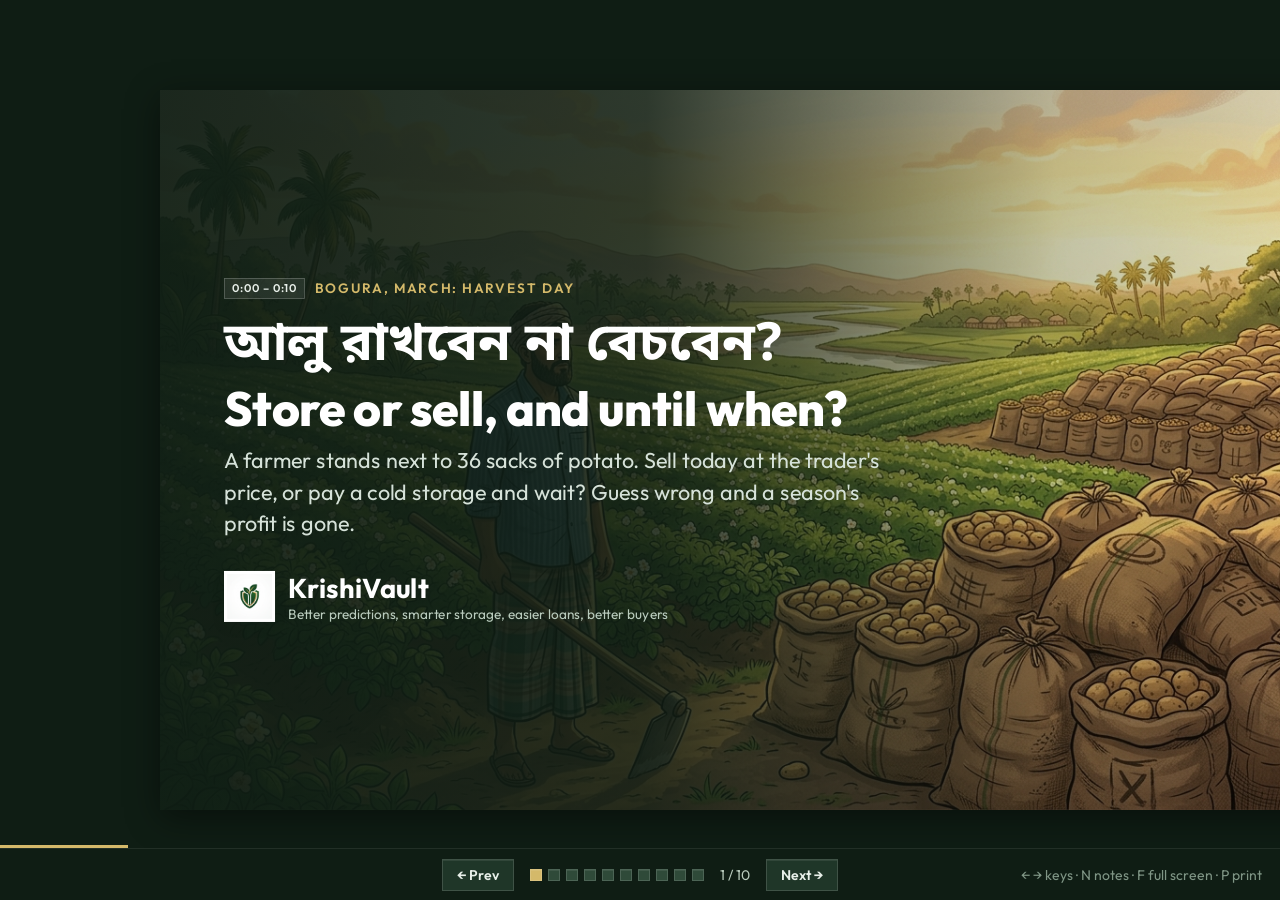
==== commit 6acc58f9: "Sync the project with the team's plan document Brings the repository in line with the Google Doc "Kr" ====
--- a/krishivault-pitch-deck.html
+++ b/krishivault-pitch-deck.html
@@ -4,7 +4,7 @@
 <meta charset="UTF-8">
 <meta name="viewport" content="width=device-width, initial-scale=1.0">
 <title>KrishiVault: Store or Sell</title>
-<meta name="description" content="KrishiVault pitch deck (plan of 14 October 2026): potato after the harvest, store or sell, and until when.">
+<meta name="description" content="KrishiVault pitch deck (plan document of 15 October 2026): potato after the harvest, store or sell, and until when.">
 <link rel="preconnect" href="https://fonts.googleapis.com">
 <link rel="preconnect" href="https://fonts.gstatic.com" crossorigin>
 <link href="https://fonts.googleapis.com/css2?family=Outfit:wght@400;500;600;700;800&family=Noto+Sans+Bengali:wght@400;600;700&display=swap" rel="stylesheet">
@@ -134,7 +134,6 @@
 .part-card p { font-size: 19px; line-height: 1.45; color: var(--text-body); margin-top: 8px; }
 .part-card.hero { background: var(--green-darkest); border-color: var(--green-darkest); box-shadow: var(--bevel-dark); }
 .part-card.hero h3 { color: #fff; } .part-card.hero p { color: #d6e2d9; } .part-card.hero .k { color: #d4b96a; }
-.part-card.pic { padding: 0; background: url('slide5_group_selling_1790707251107.jpg') center / cover; }
 
 /* ---------- 7 who pays ---------- */
 table { width: 100%; border-collapse: collapse; margin-top: 24px; background: #fff; box-shadow: var(--bevel); border: 1px solid var(--line); }
@@ -151,6 +150,34 @@
 .ticks li:last-child { border-bottom: 0; }
 .ticks li::before { content: ''; position: absolute; left: 4px; top: 20px; width: 12px; height: 12px; background: var(--green-mid); box-shadow: inset 0 1px 0 rgba(255,255,255,.35); }
 .ticks.next li::before { background: var(--gold); }
+
+/* ---------- 6 the loop ---------- */
+.loop { display: grid; grid-template-columns: repeat(4, 1fr); gap: 0; margin-top: 26px; box-shadow: var(--bevel); border: 1px solid var(--line); background: #fff; }
+.step { padding: 20px 22px; border-right: 1px solid var(--cream-dark); position: relative; }
+.step:last-child { border-right: 0; }
+.step .k { font-size: 15px; font-weight: 800; letter-spacing: .08em; color: var(--gold); text-transform: uppercase; }
+.step h3 { font-size: 24px; line-height: 1.2; color: var(--green-darkest); margin-top: 6px; }
+.step p { font-size: 18px; line-height: 1.42; color: var(--text-body); margin-top: 6px; }
+.step + .step::before { content: '→'; position: absolute; left: -15px; top: 18px; width: 28px; height: 28px; display: grid; place-items: center; background: var(--green-mid); color: #fff; font-size: 17px; font-weight: 800; box-shadow: var(--bevel-dark); }
+table.vs { margin-top: 18px; }
+table.vs th { padding: 10px 16px; font-size: 14px; }
+table.vs td { font-size: 18px; padding: 10px 16px; }
+table.vs td.kv { background: var(--green-faint); font-weight: 700; color: var(--green-darkest); }
+
+/* ---------- 8 money ---------- */
+table.fees td { font-size: 19px; padding: 11px 18px; }
+table.fees th { padding: 11px 18px; }
+.proj { display: grid; grid-template-columns: repeat(4, 1fr); gap: 14px; margin-top: 18px; }
+.proj .stat b { font-size: 30px; }
+.proj .stat.start { background: var(--green-darkest); border-color: var(--green-darkest); box-shadow: var(--bevel-dark); }
+.proj .stat.start b { color: #fff; } .proj .stat.start span { color: #d6e2d9; }
+
+/* ---------- 9 phases ---------- */
+.phases { list-style: none; margin-top: 8px; }
+.phases li { font-size: 19px; line-height: 1.4; color: var(--text-body); padding: 9px 0 9px 0; border-bottom: 1px solid var(--cream-dark); }
+.phases li:last-child { border-bottom: 0; }
+.phases li b { color: var(--green-darkest); }
+.phases li .when { display: inline-block; min-width: 0; font-size: 14px; font-weight: 700; letter-spacing: .08em; text-transform: uppercase; color: var(--gold); margin-right: 8px; }
 
 /* ---------- speaker notes and controls ---------- */
 .notes { display: none; position: absolute; left: 0; right: 0; bottom: 0; padding: 16px 80px; background: rgba(15,29,20,.94); color: #e8efe9; font-size: 20px; line-height: 1.5; z-index: 20; }
@@ -183,7 +210,7 @@
 <section class="slide active" aria-label="Slide 1: the question">
   <div class="photo" style="background-image:url('slide1_hook_farmer_1790707212560.jpg'); background-position: 70% center"></div>
   <div class="on-photo">
-    <div class="kicker"><span class="time">0:00 – 0:15</span> Bogura, March: harvest day</div>
+    <div class="kicker"><span class="time">0:00 – 0:10</span> Bogura, March: harvest day</div>
     <div class="bn-title bn">আলু রাখবেন না বেচবেন?</div>
     <h1 style="font-size:60px;margin-top:6px">Store or sell, and until when?</h1>
     <p class="lede">A farmer stands next to 36 sacks of potato. Sell today at the trader's price, or pay a cold storage and wait? Guess wrong and a season's profit is gone.</p>
@@ -195,14 +222,14 @@
 <!-- 2 ============================================================ the trap -->
 <section class="slide" aria-label="Slide 2: the storage trap">
   <div class="pad">
-    <div class="kicker"><span class="time">0:15 – 0:35</span> The problem</div>
+    <div class="kicker"><span class="time">0:10 – 0:25</span> The problem</div>
     <h2>The storage trap <span class="bn">হিমাগারের ফাঁদ</span></h2>
     <div class="trap">
       <div class="facts">
         <div class="fact"><div class="n">1</div><div><h3>৳250 a sack, for 1 month or for 9</h3><p>Cold-storage rent is flat for the season (84 kg sack). Selling after a month or two pays the full rent before prices rise: a loss.</p></div></div>
         <div class="fact"><div class="n">2</div><div><h3>Crop size sets the price</h3><p>After a normal crop, prices nearly doubled by November. After a crop 6% above the trend, they stayed flat all year.</p></div></div>
-        <div class="fact"><div class="n">3</div><div><h3>Fear sells early, traders sell late</h3><p>Afraid of a fall, farmers sell within 1 to 3 months. Traders, with the cash and the information, store and take the rise. Farmers mostly store only seed.</p></div></div>
-        <div class="band" style="margin-top:auto">In a big-crop year the cold storage gains and the farmer loses, <strong>because the farmer cannot do the sum.</strong></div>
+        <div class="fact"><div class="n">3</div><div><h3>Cash at harvest, so traders take the rise</h3><p>With input debts to pay, farmers sold <strong>64%</strong> of the harvest at once and stored only <strong>13.6%</strong> for sale; traders bought <strong>97.6%</strong> of the potatoes in cold storage (field study, Bogura and Munshiganj, 2016).</p></div></div>
+        <div class="band" style="margin-top:auto">The farmer cannot wait and cannot do the sum. <strong>The rise after the harvest goes to whoever has the cash and the information.</strong></div>
       </div>
       <div class="card chart-card">
         <div class="title">Potato price after the harvest, ৳ a kg</div>
@@ -212,14 +239,14 @@
       </div>
     </div>
   </div>
-  <div class="source">Sources: BBS potato production 2012-13 to 2024-25 (crop against its trend); WFP retail prices via HDX; team field notes on cold-storage terms.</div>
-  <div class="notes">Three things trap the farmer. The rent is the same for one month or nine. Crop size decides prices: 2024 doubled, 2025 stayed flat. And fear: farmers sell early, traders store and win. In a big-crop year the cold storage gains and the farmer loses.</div>
+  <div class="source">Sources: BBS production 2012-13 to 2024-25; WFP retail prices (HDX); team field notes; potato value-chain study, Kahaloo and Munshiganj, 2016 fieldwork.</div>
+  <div class="notes">Bangladesh grew 11.6 million tonnes of potato last season, and farmers still lose the value. Three things trap them. The rent is the same for one month or nine. Crop size decides prices: 2024 doubled, 2025 stayed flat. And cash: with debts due at harvest, farmers sold almost two thirds at once, while traders bought nearly all the stored potatoes and took the rise.</div>
 </section>
 
 <!-- 3 ============================================================ the call -->
 <section class="slide" aria-label="Slide 3: one phone call">
   <div class="pad">
-    <div class="kicker"><span class="time">0:35 – 0:55</span> The solution</div>
+    <div class="kicker"><span class="time">0:25 – 0:40</span> The solution</div>
     <h2>One phone call, in Bangla <span class="bn">একটি ফোন কল</span></h2>
     <div class="call">
       <div class="pic" role="img" aria-label="A farmer on a button phone beside his potato sacks"></div>
@@ -231,14 +258,14 @@
           <div class="bn">“এখন ১৯ বস্তা বেচুন, বাকি ১৭ বস্তা হিমাগারে রেখে ডিসেম্বরে বেচুন।”</div>
           <div class="en">Sell 19 sacks now; store the other 17 until December.</div></div>
         <div class="stats">
-          <div class="stat"><b class="num">৳56,500</b><span>on average, ৳9,100 more than selling everything today</span></div>
-          <div class="stat"><b class="num">৳38,200</b><span>in a bad case (1 in 10): the risk is said out loud</span></div>
+          <div class="stat"><b class="num">৳55,600</b><span>on average, ৳8,200 more than selling everything today</span></div>
+          <div class="stat"><b class="num">৳37,700</b><span>in a bad case (1 in 10): the risk is said out loud</span></div>
           <div class="stat"><b class="num">৳25,000</b><span>in hand today from the 19 sacks: the cash need is met</span></div>
         </div>
         <div class="sms"><div><div class="who">The SMS receipt (the real text the engine sends)</div>
-          <div class="bn">কৃষিভল্ট: ৩৬ বস্তা আলু। পরামর্শ: এখন ১৯ বস্তা বেচুন, ১৭ বস্তা ডিসেম্বর পর্যন্ত রাখুন। গড়ে প্রায় ৫৬,৫০০ টাকা (খারাপ হলে ৩৮,২০০)। এখন সব বেচলে ৪৭,৪০০ টাকা। নিশ্চিত নয়।</div></div>
+          <div class="bn">কৃষিভল্ট: ৩৬ বস্তা আলু। পরামর্শ: এখন ১৯ বস্তা বেচুন, ১৭ বস্তা ডিসেম্বর পর্যন্ত রাখুন। গড়ে প্রায় ৫৫,৬০০ টাকা (খারাপ হলে ৩৭,৭০০)। এখন সব বেচলে ৪৭,৪০০ টাকা। নিশ্চিত নয়।</div></div>
           <div class="parts-n">signed by the server:<br>the page cannot change it</div></div>
-        <p class="small">A button phone is enough: speak, or press keys. Then one action: press 2 and the cold storage gets a space request. The farmer pays nothing.</p>
+        <p class="small">A button phone is enough: speak, or press keys. Then one action: press 2 and the cold storage gets a space request. No app, and no fee for the farmer.</p>
       </div>
     </div>
   </div>
@@ -248,14 +275,14 @@
 <!-- 4 ============================================================ the engine -->
 <section class="slide" aria-label="Slide 4: how it decides">
   <div class="pad">
-    <div class="kicker"><span class="time">0:55 – 1:10</span> How it decides</div>
+    <div class="kicker"><span class="time">0:40 – 0:52</span> How it decides</div>
     <h2>Three answers, in taka, with the risk</h2>
     <div class="three" style="margin-top:34px">
       <div class="card sell"><div class="label">When storing will not pay</div><h3>Sell now</h3><div class="bn">এখন বেচুন</div><p>A big crop, a weak price outlook, or a cash need no loan can cover.</p></div>
       <div class="card"><div class="label">When storing pays in most cases</div><h3>Store, sell in month X</h3><div class="bn">রেখে ডিসেম্বরে বেচুন</div><p>Storing beats selling now in 8 of 10 price paths, and the bad case is small.</p></div>
       <div class="card part"><div class="label">When it is uncertain</div><h3>Sell part, store the rest</h3><div class="bn">কিছু বেচুন, বাকিটা রাখুন</div><p>Enough sacks for the cash need now, plus a safety share; the rest waits for the rise.</p></div>
     </div>
-    <div class="how"><p class="sum">For every month to December, across <strong>2,000 simulated price paths</strong>: the kilos left after weight loss × that month's price, minus <strong>rent, sacks, carrying, selling and loan interest</strong>. The answer comes with the chance that storing pays, the bad case (1 in 10), and the price storing needs to pay.</p>
+    <div class="how"><p class="sum">For every month to December, across <strong>2,000 simulated price paths</strong>: the kilos left after weight loss (8.65% a season) × that month's price, minus <strong>rent, sacks, carrying, selling and loan interest</strong>. The answer comes with the chance that storing pays, the bad case (1 in 10), and the price storing needs to pay.</p>
       <img src="slide4_decision_engine_1790707240729.jpg" alt="Drawing: from the harvest to a sale now, a part sale, cold storage, or a group of farmers"></div>
     <div class="ai">
       <div><b>Statistics where the future is uncertain</b>A price outlook driven by crop size (BBS, 13 seasons, 64 districts) and real prices (WFP). Always a range, never a promise.</div>
@@ -269,105 +296,135 @@
 <!-- 5 ============================================================ tested on the past -->
 <section class="slide" aria-label="Slide 5: tested on real seasons">
   <div class="pad">
-    <div class="kicker"><span class="time">1:10 – 1:25</span> Does it work?</div>
+    <div class="kicker"><span class="time">0:52 – 1:05</span> Does it work?</div>
     <h2>Replayed on real seasons, without hindsight</h2>
     <p class="lede" style="font-size:21px">The engine sees only what was known on the day: earlier seasons' prices, and the crop estimated from its planted area. Then we compare with what really happened.</p>
     <div class="replays">
       <div class="card replay"><div class="label">March 2025 · a big crop (+7% at the harvest)</div>
         <div class="said"><small>KrishiVault said</small>Sell now</div>
         <div class="then">What really happened: prices stayed flat. Storing all 36 sacks would have</div>
-        <div class="money loss num">lost ৳15,000 to ৳23,000</div>
-        <div class="small">whichever month they were sold, after rent and losses</div></div>
+        <div class="money loss num">lost ৳15,300 to ৳23,500</div>
+        <div class="small">whichever month they were sold, after rent and losses: a small profit turned into a loss</div></div>
       <div class="card replay"><div class="label">March 2024 · a normal crop</div>
         <div class="said"><small>KrishiVault said</small>Sell 9 sacks now, store 27 until December</div>
         <div class="then">What really happened: prices nearly doubled. Following the advice brought</div>
-        <div class="money gain num">৳22,280 more</div>
-        <div class="small">than selling all 36 sacks at the harvest</div></div>
+        <div class="money gain num">৳20,480 more</div>
+        <div class="small">than selling all 36 sacks at the harvest: <strong>net profit 2.3 times</strong> (৳36,240 against ৳15,760)</div></div>
     </div>
     <div class="scores">
       <div class="stat"><b class="num">11% vs 52%</b><span>average price miss: our outlook against “prices always rise the usual way”</span></div>
       <div class="stat"><b class="num">92%</b><span>of months, the real price fell inside our 8-in-10 range</span></div>
       <div class="stat"><b class="num">2 of 2</b><span>store-or-sell calls right on seasons the model had not seen</span></div>
     </div>
-    <div class="honest" style="margin-top:20px"><strong>Two seasons only: a first test, not proof.</strong> Next: 15 years of DAM market prices, then the same test again. Money for 36 sacks at a farm price of ৳14 (2025) and ৳18 (2024) a kg, moved by the real national price change.</div>
-  </div>
-  <div class="notes">We do not ask you to trust a forecast. We replayed two real seasons using only what was known at the time. The big-crop year: sell now, and storing would have lost up to twenty-three thousand taka. The normal year: sell some, store most, twenty-two thousand more. Two seasons is a first test, and we say so.</div>
-</section>
-
-<!-- 6 ============================================================ seven parts -->
-<section class="slide" aria-label="Slide 6: every answer ends with an action">
-  <div class="pad">
-    <div class="kicker"><span class="time">1:25 – 1:38</span> Beyond the advice</div>
+    <div class="honest" style="margin-top:20px"><strong>Two seasons only: a first test, not proof.</strong> Next: 15 years of DAM market prices, then the same test again. Money for 36 sacks at a farm price of ৳14 (2025) and ৳18 (2024) a kg, moved by the real national price change; net profit after a growing cost of ৳12.67 a kg (an example, to check in the field).</div>
+  </div>
+  <div class="notes">We do not ask you to trust a forecast. We replayed two real seasons using only what was known at the time. The big-crop year: sell now, and storing would have lost up to twenty-three thousand taka. The normal year: sell some, store most, twenty thousand more: net profit two point three times. Two seasons is a first test, and we say so.</div>
+</section>
+
+<!-- 6 ============================================================ the loop -->
+<section class="slide" aria-label="Slide 6: cash plus cold storage, in one loop">
+  <div class="pad">
+    <div class="kicker"><span class="time">1:05 – 1:20</span> Why it is different</div>
+    <h2>The sums, and the cash to wait <span class="bn">হিসাব আর অপেক্ষার টাকা</span></h2>
+    <div class="loop">
+      <div class="step"><div class="k">1 · Harvest call</div><h3>Sacks and cash needed</h3><p>Two numbers by voice or keypad. The engine splits: sell this many now, store the rest until a month.</p></div>
+      <div class="step"><div class="k">2 · Cold storage</div><h3>A digital receipt</h3><p>The cold storage weighs and grades the sacks; the farmer gets the receipt by SMS.</p></div>
+      <div class="step"><div class="k">3 · Bank</div><h3>A loan instead of a forced sale</h3><p>The receipt backs the loan; the sacks are held for the bank, valued after 8.65% weight loss. The bank decides.</p></div>
+      <div class="step"><div class="k">4 · Sale</div><h3>Everyone paid, in order</h3><p>At the right month: the cold storage, then the bank, then the farmer gets the rest.</p></div>
+    </div>
+    <table class="vs">
+      <thead><tr><th></th><th>Cash at harvest</th><th>Price 1-9 months ahead</th><th>Store-or-sell sums</th><th>Cold-storage link</th></tr></thead>
+      <tbody>
+        <tr><td>Traders</td><td>Yes, at the harvest-low price</td><td>Kept to themselves</td><td>No</td><td>Hold 97.6% of the stock</td></tr>
+        <tr><td>Price apps</td><td>No: an alert pays no debt</td><td>Today's prices</td><td>No</td><td>No</td></tr>
+        <tr><td>Banks alone</td><td>No: want land as security</td><td>No</td><td>No</td><td>Cannot check rural stock</td></tr>
+        <tr><td class="kv">KrishiVault</td><td class="kv">Through a bank, against the sacks</td><td class="kv">A range, from the crop size</td><td class="kv">In taka, with the risk</td><td class="kv">Receipts, held for the bank</td></tr>
+      </tbody>
+    </table>
+    <p class="small" style="margin-top:12px">Works end to end in our prototype with demo partners; no money moves yet. KrishiVault never lends and never holds the money: the bank pays.</p>
+  </div>
+  <div class="notes">A price alert does not pay today's debt, so the farmer still cannot wait. KrishiVault joins three things in one loop: the sums, the cold storage, and crop-backed cash through a bank. The harvest call gives the split; the cold storage issues a digital receipt; the bank lends against it and the sacks are held for the bank; at the sale the cold storage and the bank are paid first and the farmer keeps the rest.</div>
+</section>
+
+<!-- 7 ============================================================ seven parts -->
+<section class="slide" aria-label="Slide 7: know, calculate, decide, act">
+  <div class="pad">
+    <div class="kicker"><span class="time">1:20 – 1:30</span> Know, calculate, decide, act</div>
     <h2>Every answer ends with an action</h2>
     <div class="parts">
       <div class="part-card"><div class="k">1</div><h3>Production and price prediction</h3><p>The season's crop and the price 1 to 9 months ahead, with ranges, for 64 districts.</p></div>
       <div class="part-card hero"><div class="k">2 · THE CORE</div><h3>Store-or-sell engine</h3><p>Sell now, store until a month, or sell part: after every cost, with the risk.</p></div>
       <div class="part-card"><div class="k">3</div><h3>Market access</h3><p>Buyers and offers ranked by the money that reaches the farmer's hand.</p></div>
-      <div class="part-card"><div class="k">4</div><h3>Loans against stored sacks</h3><p>The cold storage confirms the sacks; KrishiVault values them; the bank decides. We never lend.</p></div>
+      <div class="part-card"><div class="k">4</div><h3>Loans against stored sacks</h3><p>A digital receipt from the cold storage; KrishiVault values the sacks; the bank decides and is repaid from the sale. We never lend.</p></div>
       <div class="part-card"><div class="k">5</div><h3>Group storage</h3><p>Neighbours combine sacks for a shared truck, and a discount once the cold storage agrees.</p></div>
       <div class="part-card"><div class="k">6</div><h3>Export intelligence</h3><p>Where to buy (big crop, low price) and which markets pay after every cost.</p></div>
       <div class="part-card"><div class="k">7</div><h3>Profit calculator</h3><p>Costs and profit per kg, sack, maund and harvest, against selling everything at harvest.</p></div>
-      <div class="part-card pic" role="img" aria-label="Farmers with baskets of potatoes and a truck"></div>
-    </div>
-  </div>
-  <div class="notes">Advice alone is not enough. After the answer the farmer can book cold-storage space, join a group, apply for a loan against the stored sacks, or send the lot to buyers. Partners see the request on their own screen.</div>
-</section>
-
-<!-- 7 ============================================================ who pays -->
-<section class="slide" aria-label="Slide 7: who pays">
-  <div class="pad">
-    <div class="kicker"><span class="time">1:38 – 1:48</span> Business model</div>
-    <h2>The farmer pays nothing</h2>
-    <table>
-      <thead><tr><th>Who</th><th>What they gain</th><th>What they pay (to test in the pilot)</th></tr></thead>
+      <div class="part-card hero"><div class="k">+ GOVERNMENT</div><h3>Glut warning and farmer figures</h3><p>Crop size against its trend; by district, with consent and no names: who needed cash within 7 days of harvest.</p></div>
+    </div>
+  </div>
+  <div class="notes">Know, calculate, decide, act. After the answer the farmer can book cold-storage space, join a group, apply for a loan against the stored sacks, or send the lot to buyers. Partners see the request on their own screen. And government gets something new: a glut warning, and farmer figures by district, only with the farmer's consent.</div>
+</section>
+
+<!-- 8 ============================================================ who pays -->
+<section class="slide" aria-label="Slide 8: who pays">
+  <div class="pad">
+    <div class="kicker"><span class="time">1:30 – 1:43</span> Business model</div>
+    <h2>No fee for farmers. Partners pay when they gain.</h2>
+    <table class="fees">
+      <thead><tr><th>Who pays</th><th>What they gain</th><th>Fee</th></tr></thead>
       <tbody>
-        <tr class="farmer"><td>Farmers</td><td>More money for the same harvest: no forced early sales, better buyers, cheaper storage, loans instead of selling at the bottom</td><td>Nothing</td></tr>
-        <tr><td>Banks and microfinance</td><td>Crop-backed loans with sacks confirmed by the cold storage, a careful value and a measured risk</td><td>A fee per verified, paid-out loan</td></tr>
-        <tr><td>Cold storages</td><td>Group bookings that fill space early; loan customers from verified receipts</td><td>A fee per group booking</td></tr>
-        <tr><td>Buyers and processors</td><td>Sorted lots of known size and timing</td><td>A small fee per lot bought</td></tr>
-        <tr><td>Exporters</td><td>Sourcing districts and market margins after every cost</td><td>A subscription</td></tr>
-        <tr><td>Government (DAM, DAE)</td><td>Crop and price outlook, stored stock, early warning of gluts</td><td>A dashboard contract</td></tr>
+        <tr class="farmer"><td>Farmers</td><td>More money for the same harvest; loans instead of selling at the bottom</td><td>No fee</td></tr>
+        <tr><td>Cold storages</td><td>Grouped farmers that fill space; fees collected at the sale</td><td>4% of the storage fee: ৳12 a sack</td></tr>
+        <tr><td>Banks and microfinance</td><td>Security they can check, held for them, valued with a buffer</td><td>1.5% of the loan: ৳4.50 a sack</td></tr>
+        <tr><td>Buyers and processors</td><td>Sorted, graded lots straight from cold storage</td><td>1% sourcing fee: about ৳12 a sack</td></tr>
+        <tr><td>Grameenphone</td><td>Value-added voice and SMS traffic from farmers</td><td>Call revenue shared 50/50</td></tr>
+        <tr><td>Government and media</td><td>Glut warnings, cold-storage fill, farmer figures</td><td>Subscriptions</td></tr>
       </tbody>
     </table>
-    <div class="band" style="margin-top:20px"><strong>No paid placement.</strong> A partner's fee never changes the advice: offers are always ranked by the money left in the farmer's hand.</div>
-  </div>
-  <div class="notes">Partners pay only when they gain, and the farmer pays nothing. The one rule we never break: the advice is not for sale.</div>
-</section>
-
-<!-- 8 ============================================================ today and next -->
-<section class="slide" aria-label="Slide 8: working today, and the pilot">
-  <div class="pad">
-    <div class="kicker"><span class="time">1:48 – 1:56</span> Feasibility and scale</div>
+    <div class="proj">
+      <div class="stat start"><b class="num">৳20 lakh</b><span>to start: one pre-seed round or grant, 12 months</span></div>
+      <div class="stat"><b class="num">৳17.2 lakh</b><span>Year 1 revenue: 2,000 farmers, 80,000 sacks; a small loss (−7.3%)</span></div>
+      <div class="stat"><b class="num">৳1.26 crore</b><span>Year 2: 15,000 farmers; break-even about month 14-16</span></div>
+      <div class="stat"><b class="num">৳4.92 crore</b><span>Year 3: 60,000 farmers, 100 cold storages; 70.5% profit margin</span></div>
+    </div>
+    <div class="band" style="margin-top:16px"><strong>No paid placement.</strong> A fee never changes the advice: offers are ranked by the money left in the farmer's hand. <span style="opacity:.8">A projection from our plan's assumptions; the pilot tests the fees.</span></div>
+  </div>
+  <div class="notes">Farmers pay no fee. Cold storages, banks, buyers, and government pay when they gain, and Grameenphone shares the call revenue. Twenty lakh taka runs the first year; the projection breaks even in year two. It is a projection, and the pilot tests whether partners pay these fees. The one rule we never break: the advice is not for sale.</div>
+</section>
+
+<!-- 9 ============================================================ today and next -->
+<section class="slide" aria-label="Slide 9: working today, and the pilot">
+  <div class="pad">
+    <div class="kicker"><span class="time">1:43 – 1:55</span> Feasibility and scale</div>
     <h2>Working today. Piloting at the next harvest.</h2>
     <div class="two">
       <div class="card"><div class="label">Working prototype <span class="chip real">real data</span></div>
         <ul class="ticks">
           <li>The call in the browser: Bangla speech or keypad, numbers read back, the same engine</li>
-          <li>A dashboard for helpers, cold storages, banks, buyers and exporters (9 screens)</li>
-          <li>SMS receipts through a Bangladeshi gateway</li>
+          <li>Screens for helpers, cold storages (digital receipts), banks (hold, split at sale), buyers and government</li>
+          <li>SMS through a Bangladeshi gateway: advice, receipts, curing reminders</li>
           <li>Real data: BBS production for 64 districts and 13 seasons; WFP market prices</li>
-          <li>127 automated tests on the sums</li>
+          <li>143 automated tests on the sums</li>
         </ul>
-        <p class="small" style="margin-top:8px"><span class="chip demo">demo</span> Cold storages, banks, buyers and export prices on screen are made up, and labelled so.</p></div>
-      <div class="card"><div class="label">Pilot: harvest of March 2027</div>
-        <ul class="ticks next">
-          <li>150 to 300 potato farmers in Shibganj and Sariakandi, Bogura</li>
-          <li>One cold storage, one bank or microfinance lender, one buyer, one exporter</li>
-          <li>Measured: price received against the haat and neighbours; loans taken instead of forced sales</li>
-          <li>Then the six biggest districts, which grow 61% of the crop: Rangpur, Dinajpur, Bogura, Joypurhat, Munshiganj, Rajshahi</li>
-          <li>Onion next: the same engine, a different season</li>
+        <p class="small" style="margin-top:8px"><span class="chip demo">demo</span> Cold storages, banks, buyers, receipts and export prices on screen are made up, and labelled so.</p></div>
+      <div class="card"><div class="label">The rollout, from the harvest of March 2027</div>
+        <ul class="phases">
+          <li><span class="when">Months 1-4</span><b>Kahaloo, Bogura:</b> 50-100 farmers, 1-2 cold storages, one bank or microfinance lender; the first 100 tonnes of crop-backed loans</li>
+          <li><span class="when">Months 5-12</span><b>Bogura and Munshiganj:</b> 1,000+ farmers, 10 cold storages, group storage, buyers</li>
+          <li><span class="when">Year 2 on</span><b>Rangpur, Dinajpur, Cumilla, Thakurgaon:</b> onion and maize; buyers and export</li>
+          <li>Measured: price received against the haat and neighbours; loans taken instead of forced sales; forecast error</li>
         </ul></div>
     </div>
-    <div class="band" style="margin-top:22px"><strong>What we ask for:</strong> one pilot partner of each kind in Bogura: a cold storage, a bank or microfinance lender, a buyer and an exporter.</div>
-  </div>
-  <div class="notes">This runs today on real national data. What is still demo is clearly labelled: the partners. Next March we pilot in two Bogura upazilas with one partner of each kind, and measure the money that actually reaches farmers.</div>
-</section>
-
-<!-- 9 ============================================================ close -->
-<section class="slide" aria-label="Slide 9: close">
+    <div class="band" style="margin-top:22px"><strong>What we ask for:</strong> ৳20-25 lakh for the first year, and one cold storage and one bank or microfinance lender in Kahaloo to start.</div>
+  </div>
+  <div class="notes">This runs today on real national data, and the whole loop works with demo partners, clearly labelled. At the next harvest we start in Kahaloo with up to a hundred farmers, one or two cold storages and one lender, then Bogura and Munshiganj, then the north. We measure the money that actually reaches farmers.</div>
+</section>
+
+<!-- 10 ============================================================ close -->
+<section class="slide" aria-label="Slide 10: close">
   <div class="photo" style="background-image:url('slide7_close_bogura_1790707280172.jpg')"></div>
   <div class="on-photo">
-    <div class="kicker"><span class="time">1:56 – 2:00</span> KrishiVault</div>
+    <div class="kicker"><span class="time">1:55 – 2:00</span> KrishiVault</div>
     <div class="bn-title bn" style="font-size:54px">আলু রাখবেন না বেচবেন, কবে বেচবেন: হিসাব করে বলে কৃষিভল্ট।</div>
     <h1 style="font-size:46px;margin-top:14px">Store or sell, and until when: KrishiVault does the sums.</h1>
     <p class="lede" style="max-width:820px">So the rise after the harvest reaches the farmer who grew it.</p>
@@ -382,7 +439,7 @@
 <nav class="controls" aria-label="Slide controls">
   <button id="prev" type="button" aria-label="Previous slide">← Prev</button>
   <div class="dots" id="dots"></div>
-  <span id="counter" aria-live="polite">1 / 9</span>
+  <span id="counter" aria-live="polite">1 / 10</span>
   <button id="next" type="button" aria-label="Next slide">Next →</button>
   <span class="hint">← → keys · N notes · F full screen · P print</span>
 </nav>
